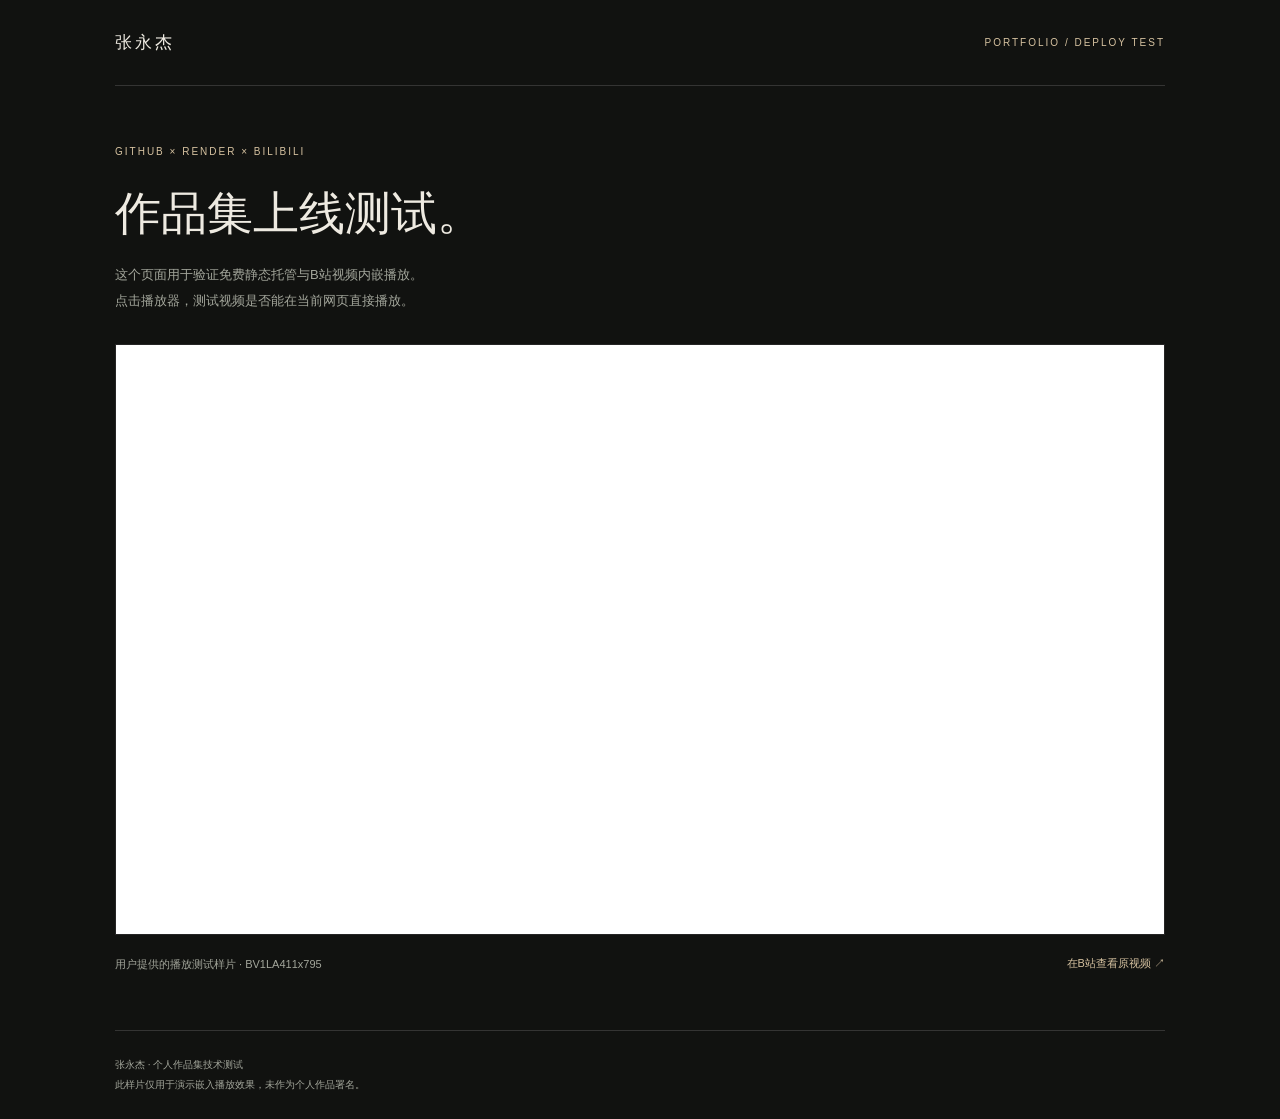
==== index.html @ 75c28a09 "Add free portfolio embed deployment test" ====
<!doctype html>
<html lang="zh-CN">
<head>
  <meta charset="utf-8">
  <meta name="viewport" content="width=device-width,initial-scale=1">
  <meta name="theme-color" content="#111210">
  <title>张永杰 · 作品集上线测试</title>
  <style>
    :root{color-scheme:dark;--bg:#111210;--fg:#eeeae1;--muted:#a3a69b;--gold:#d6c2a0}*{box-sizing:border-box}body{margin:0;background:var(--bg);color:var(--fg);font-family:"Microsoft YaHei","PingFang SC",Arial,sans-serif}header,main,footer{width:min(1050px,88%);margin:auto}header{height:86px;display:flex;justify-content:space-between;align-items:center;border-bottom:1px solid #ffffff25}header strong{font-size:17px;font-weight:500;letter-spacing:3px}header span{font-size:10px;letter-spacing:2px;color:var(--gold)}main{padding:55px 0}small{font-size:10px;letter-spacing:2px;color:var(--gold)}h1{font-size:clamp(28px,4.5vw,46px);font-weight:400;line-height:1.5;margin:20px 0 14px}p{font-size:13px;line-height:2;color:var(--muted)}.player{margin-top:30px;background:#000;aspect-ratio:16/9;border:1px solid #ffffff25}.player iframe{display:block;width:100%;height:100%;border:0}.caption{display:flex;justify-content:space-between;gap:20px;align-items:center;margin-top:18px}.caption p{font-size:11px;margin:0}.caption a{font-size:11px;white-space:nowrap;color:var(--gold);text-decoration:none}footer{padding:24px 0;border-top:1px solid #ffffff25;font-size:10px;line-height:2;color:var(--muted)}@media(max-width:600px){header{height:72px}header span{font-size:8px;letter-spacing:1px}main{padding-top:34px}.caption{display:block}.caption a{display:inline-block;margin-top:10px}}
  </style>
</head>
<body>
  <header><strong>张永杰</strong><span>PORTFOLIO / DEPLOY TEST</span></header>
  <main>
    <small>GITHUB × RENDER × BILIBILI</small>
    <h1>作品集上线测试。</h1>
    <p>这个页面用于验证免费静态托管与B站视频内嵌播放。<br>点击播放器，测试视频是否能在当前网页直接播放。</p>
    <div class="player"><iframe title="B站内嵌视频播放测试" src="https://player.bilibili.com/player.html?bvid=BV1LA411x795&amp;p=1&amp;poster=1&amp;autoplay=0&amp;danmaku=0" allow="autoplay; fullscreen; picture-in-picture" allowfullscreen></iframe></div>
    <div class="caption"><p>用户提供的播放测试样片 · BV1LA411x795</p><a href="https://www.bilibili.com/video/BV1LA411x795/" target="_blank" rel="noopener noreferrer">在B站查看原视频 ↗</a></div>
  </main>
  <footer>张永杰 · 个人作品集技术测试<br>此样片仅用于演示嵌入播放效果，未作为个人作品署名。</footer>
</body>
</html>
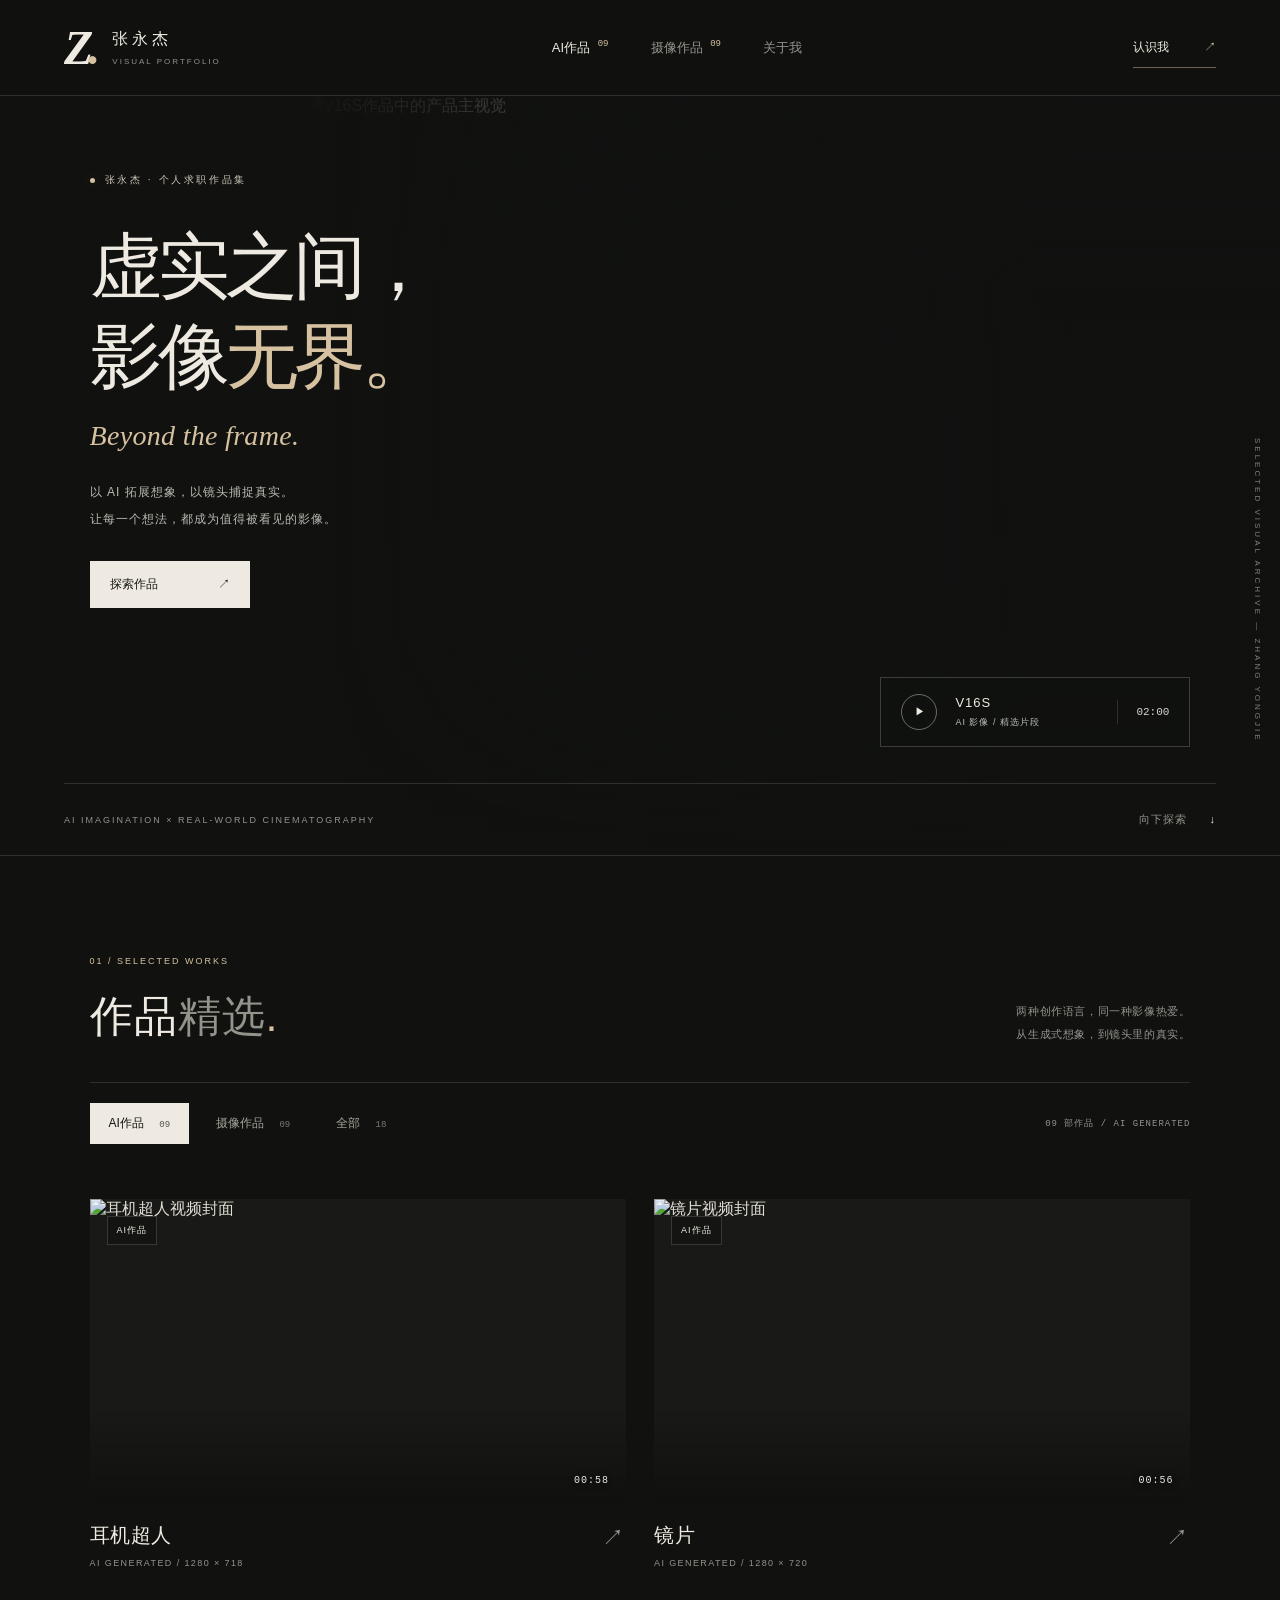
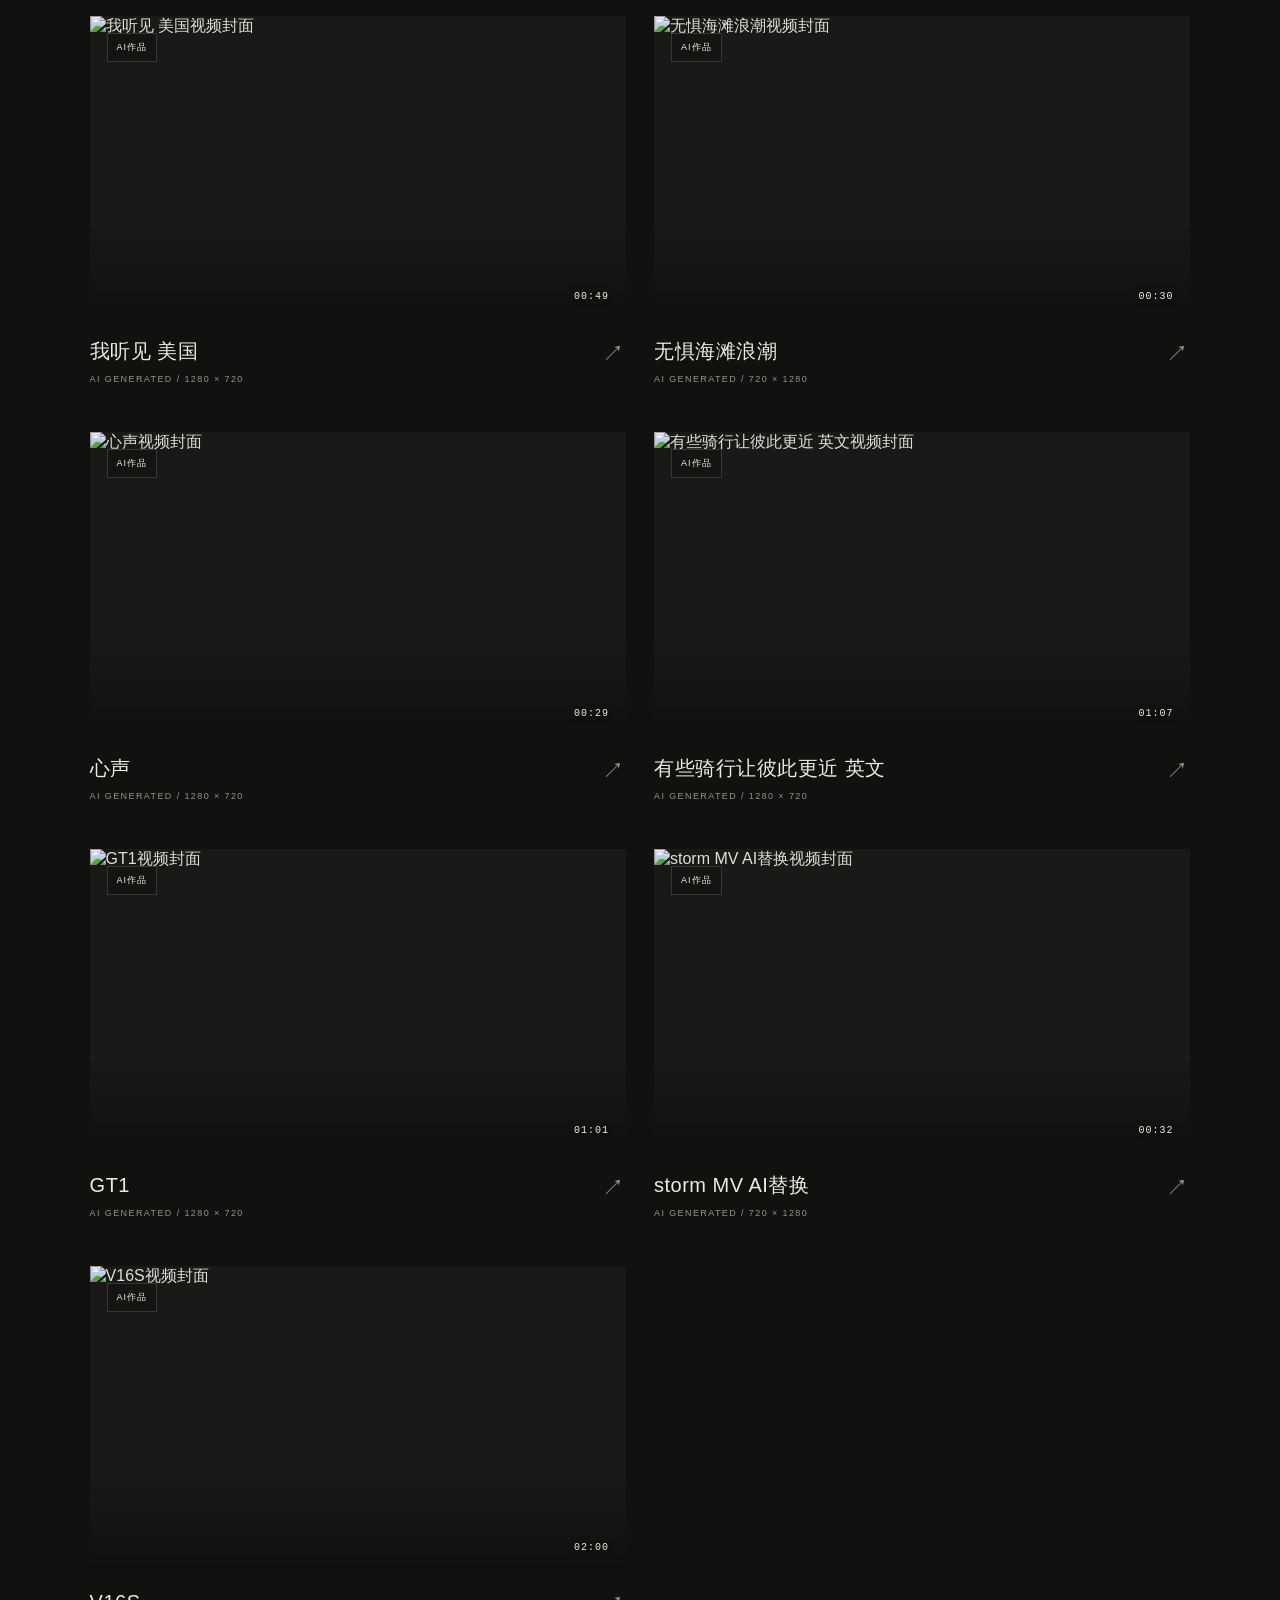
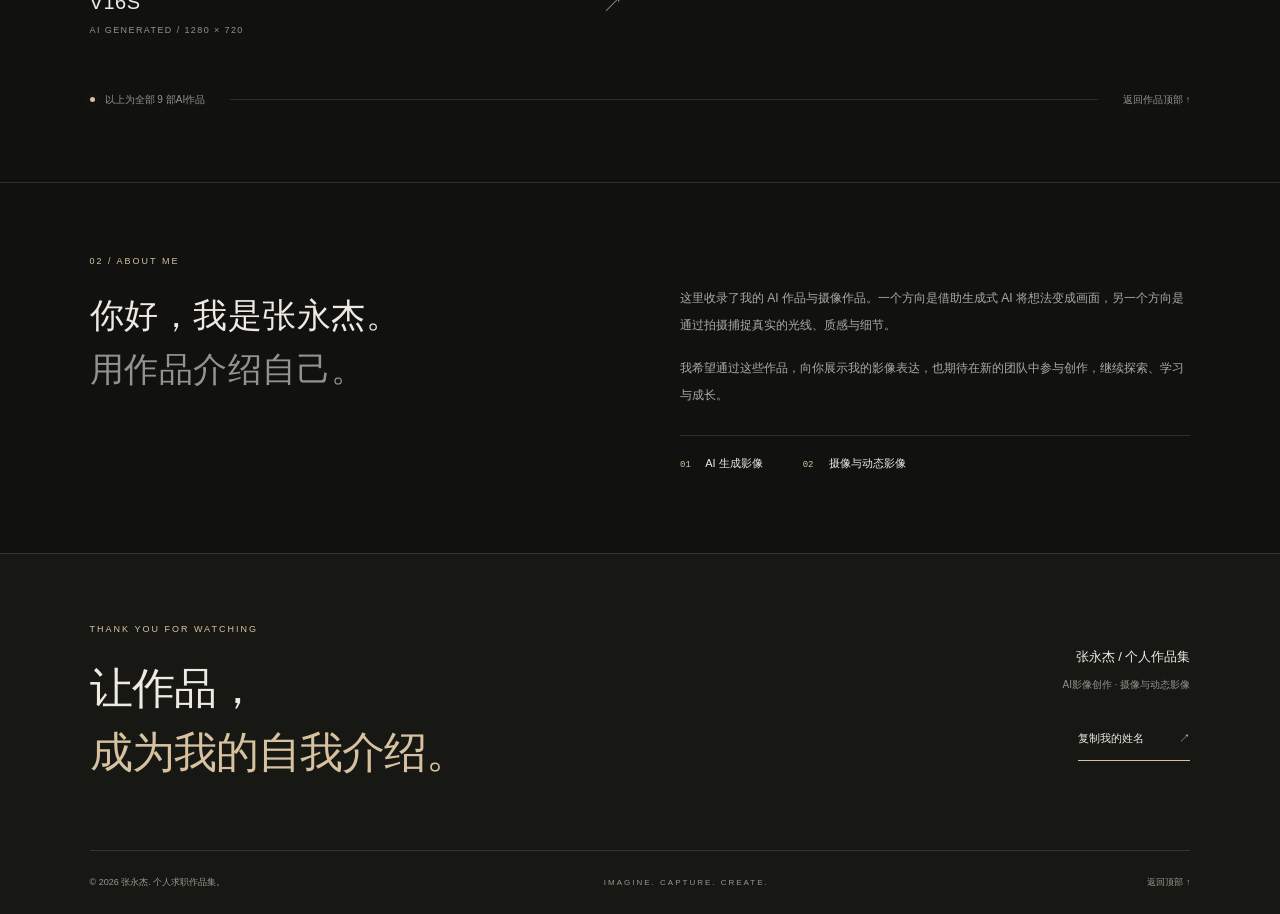
==== commit 6dd394ab: "Add full portfolio page and covers" ====
--- a/index.html
+++ b/index.html
@@ -1,23 +1,58 @@
-<!doctype html>
+<!DOCTYPE html>
 <html lang="zh-CN">
 <head>
-  <meta charset="utf-8">
+  <meta charset="UTF-8">
   <meta name="viewport" content="width=device-width,initial-scale=1">
   <meta name="theme-color" content="#111210">
-  <title>张永杰 · 作品集上线测试</title>
-  <style>
-    :root{color-scheme:dark;--bg:#111210;--fg:#eeeae1;--muted:#a3a69b;--gold:#d6c2a0}*{box-sizing:border-box}body{margin:0;background:var(--bg);color:var(--fg);font-family:"Microsoft YaHei","PingFang SC",Arial,sans-serif}header,main,footer{width:min(1050px,88%);margin:auto}header{height:86px;display:flex;justify-content:space-between;align-items:center;border-bottom:1px solid #ffffff25}header strong{font-size:17px;font-weight:500;letter-spacing:3px}header span{font-size:10px;letter-spacing:2px;color:var(--gold)}main{padding:55px 0}small{font-size:10px;letter-spacing:2px;color:var(--gold)}h1{font-size:clamp(28px,4.5vw,46px);font-weight:400;line-height:1.5;margin:20px 0 14px}p{font-size:13px;line-height:2;color:var(--muted)}.player{margin-top:30px;background:#000;aspect-ratio:16/9;border:1px solid #ffffff25}.player iframe{display:block;width:100%;height:100%;border:0}.caption{display:flex;justify-content:space-between;gap:20px;align-items:center;margin-top:18px}.caption p{font-size:11px;margin:0}.caption a{font-size:11px;white-space:nowrap;color:var(--gold);text-decoration:none}footer{padding:24px 0;border-top:1px solid #ffffff25;font-size:10px;line-height:2;color:var(--muted)}@media(max-width:600px){header{height:72px}header span{font-size:8px;letter-spacing:1px}main{padding-top:34px}.caption{display:block}.caption a{display:inline-block;margin-top:10px}}
-  </style>
+  <link rel="icon" href="data:image/svg+xml,%3Csvg xmlns='http://www.w3.org/2000/svg' viewBox='0 0 64 64'%3E%3Crect width='64' height='64' rx='12' fill='%23111210'/%3E%3Ctext x='12' y='48' fill='%23d6c2a0' font-family='Georgia' font-style='italic' font-size='48'%3EZ%3C/text%3E%3C/svg%3E">
+  <meta name="description" content="张永杰个人求职作品集，收录 AI 生成影像与摄像作品。通过真实作品，了解我的视觉创作与影像表达。">
+  <title>张永杰 — 个人作品集 | AI作品与摄像作品</title>
+  <link rel="stylesheet" href="style.css">
+  <script src="works.js" defer></script>
+  <script src="app.js" defer></script>
 </head>
 <body>
-  <header><strong>张永杰</strong><span>PORTFOLIO / DEPLOY TEST</span></header>
+  <header class="site-header">
+    <a class="brand" href="#top" aria-label="张永杰作品集首页"><span class="brand-mark">Z<span>.</span></span><span class="brand-name">张永杰<small>VISUAL PORTFOLIO</small></span></a>
+    <nav class="top-nav" aria-label="主导航">
+      <a href="#works" data-category="ai" class="is-active">AI作品 <sup>09</sup></a>
+      <a href="#works" data-category="shoot">摄像作品 <sup>09</sup></a>
+      <a href="#about">关于我</a>
+    </nav>
+    <a class="contact-link" href="#about">认识我 <span>↗</span></a>
+  </header>
+
   <main>
-    <small>GITHUB × RENDER × BILIBILI</small>
-    <h1>作品集上线测试。</h1>
-    <p>这个页面用于验证免费静态托管与B站视频内嵌播放。<br>点击播放器，测试视频是否能在当前网页直接播放。</p>
-    <div class="player"><iframe title="B站内嵌视频播放测试" src="https://player.bilibili.com/player.html?bvid=BV1LA411x795&amp;p=1&amp;poster=1&amp;autoplay=0&amp;danmaku=0" allow="autoplay; fullscreen; picture-in-picture" allowfullscreen></iframe></div>
-    <div class="caption"><p>用户提供的播放测试样片 · BV1LA411x795</p><a href="https://www.bilibili.com/video/BV1LA411x795/" target="_blank" rel="noopener noreferrer">在B站查看原视频 ↗</a></div>
+    <section class="hero" id="top" aria-labelledby="hero-title">
+      <div class="hero-image"><img src="assets/covers/ai-09.jpg" alt="V16S作品中的产品主视觉" fetchpriority="high"><div class="image-shade"></div></div>
+      <div class="hero-content">
+        <p class="eyebrow"><span class="status-dot"></span> 张永杰 · 个人求职作品集</p>
+        <h1 id="hero-title">虚实之间，<br>影像<span class="hero-accent">无界。</span></h1>
+        <p class="hero-english">Beyond the frame.</p>
+        <p class="hero-description">以 AI 拓展想象，以镜头捕捉真实。<br>让每一个想法，都成为值得被看见的影像。</p>
+        <a href="#works" class="hero-cta">探索作品 <span>↗</span></a>
+      </div>
+      <button class="hero-film" data-work="ai-09" aria-label="播放V16S"><span class="small-play">▶</span><span>V16S <small>AI 影像 / 精选片段</small></span><span class="film-line"></span><span>02:00</span></button>
+      <div class="hero-bottom"><span>AI IMAGINATION × REAL-WORLD CINEMATOGRAPHY</span><a href="#works">向下探索 <span>↓</span></a></div>
+      <span class="hero-side" aria-hidden="true">SELECTED VISUAL ARCHIVE — ZHANG YONGJIE</span>
+    </section>
+
+    <section class="works-section section-shell" id="works" aria-labelledby="works-title">
+      <div class="section-heading"><div><p class="eyebrow section-index">01 / SELECTED WORKS</p><h2 id="works-title">作品<span>精选</span><span class="heading-dot">.</span></h2></div><p class="section-intro">两种创作语言，同一种影像热爱。<br>从生成式想象，到镜头里的真实。</p></div>
+      <div class="works-toolbar"><div class="filters" role="group" aria-label="作品分类"><button data-filter="ai" class="active" aria-pressed="true">AI作品 <span>09</span></button><button data-filter="shoot" aria-pressed="false">摄像作品 <span>09</span></button><button data-filter="all" aria-pressed="false">全部 <span>18</span></button></div><p class="archive-count" id="archive-count" aria-live="polite">09 部作品 / AI GENERATED</p></div>
+      <div class="works-grid" id="works-grid"></div>
+      <div class="archive-end"><span class="status-dot"></span><span id="archive-end-label">以上为全部 9 部 AI作品</span><span class="end-line"></span><a href="#works" class="back-top">返回作品顶部 ↑</a></div>
+    </section>
+
+    <section class="about section-shell" id="about" aria-labelledby="about-title">
+      <div><p class="eyebrow section-index">02 / ABOUT ME</p><h2 id="about-title">你好，我是张永杰。<br><span>用作品介绍自己。</span></h2></div>
+      <div class="about-copy"><p>这里收录了我的 AI 作品与摄像作品。一个方向是借助生成式 AI 将想法变成画面，另一个方向是通过拍摄捕捉真实的光线、质感与细节。</p><p>我希望通过这些作品，向你展示我的影像表达，也期待在新的团队中参与创作，继续探索、学习与成长。</p><div class="disciplines"><span><i>01</i> AI 生成影像</span><span><i>02</i> 摄像与动态影像</span></div></div>
+    </section>
+
+    <footer class="section-shell" id="contact"><div class="contact-top"><div><p class="eyebrow section-index">THANK YOU FOR WATCHING</p><h2>让作品，<br><span>成为我的自我介绍。</span></h2></div><div class="contact-details"><p>张永杰 / 个人作品集</p><span>AI影像创作 · 摄像与动态影像</span><button id="copy-name">复制我的姓名 <span>↗</span></button><span id="copy-status" role="status"></span></div></div><div class="footer-bottom"><span>© 2026 张永杰. 个人求职作品集。</span><span class="footer-wordmark">IMAGINE. CAPTURE. CREATE.</span><a href="#top">返回顶部 ↑</a></div></footer>
   </main>
-  <footer>张永杰 · 个人作品集技术测试<br>此样片仅用于演示嵌入播放效果，未作为个人作品署名。</footer>
+
+  <dialog id="player-modal" aria-labelledby="player-title"><div class="player-header"><span id="player-category">AI作品</span><span class="player-counter" id="player-counter"></span><button id="close-player" aria-label="关闭播放器">关闭 <span>×</span></button></div><div class="video-stage"><video id="player" controls playsinline preload="none"></video><p id="player-error" hidden>视频暂时无法播放。<a id="video-direct" href="#">直接打开视频 ↗</a></p></div><div class="player-footer"><div><p class="eyebrow" id="player-code"></p><h2 id="player-title"></h2><p id="player-meta"></p></div><div class="player-actions"><button id="prev-work" aria-label="上一个作品">←</button><button id="next-work" aria-label="下一个作品">→</button></div></div></dialog>
+  <noscript><p class="noscript">请启用浏览器 JavaScript 以浏览作品集。</p></noscript>
 </body>
 </html>
--- a/style.css
+++ b/style.css
@@ -0,0 +1,10 @@
+@font-face{font-family:Portfolio;src:local("Microsoft YaHei");font-display:swap}
+:root{--bg:#111210;--surface:#191a17;--fg:#eeeae1;--muted:#92948c;--accent:#d6c2a0;--line:#ffffff20;--ease:cubic-bezier(.22,1,.36,1)}
+*{box-sizing:border-box}html{scroll-behavior:smooth;scroll-padding-top:108px}body{margin:0;background:var(--bg);color:var(--fg);font-family:Arial,Portfolio,"PingFang SC",sans-serif;-webkit-font-smoothing:antialiased}a{color:inherit;text-decoration:none}button{font:inherit;color:inherit;cursor:pointer}button,a{-webkit-tap-highlight-color:transparent}button{border:0}button:focus-visible,a:focus-visible{outline:2px solid var(--accent);outline-offset:6px}::selection{background:var(--accent);color:var(--bg)}img{display:block;width:100%}p,h1,h2,h3{margin:0}.site-header{height:96px;padding:0 5%;display:flex;align-items:center;justify-content:space-between;border-bottom:1px solid var(--line);background:#111210ed;position:sticky;top:0;z-index:20;backdrop-filter:blur(18px)}.brand{display:flex;align-items:center;gap:17px}.brand-mark{font:italic 700 48px Georgia,serif;line-height:1;letter-spacing:-5px}.brand-mark>span{color:var(--accent)}.brand-name{font-size:16px;letter-spacing:4px}.brand-name small{display:block;font:8px Arial,sans-serif;letter-spacing:2px;margin-top:7px;color:var(--muted)}.top-nav{display:flex;align-items:center;gap:42px}.top-nav a{font-size:13px;color:var(--muted);transition:color .2s}.top-nav a:hover,.top-nav .is-active{color:var(--fg)}.top-nav sup{font:9px monospace;color:var(--accent);margin-left:4px}.contact-link{display:flex;gap:35px;font-size:12px;border-bottom:1px solid #d6c2a077;padding:11px 0}.contact-link span{color:var(--accent)}.hero{position:relative;height:min(760px,calc(100svh - 96px));min-height:610px;overflow:hidden;border-bottom:1px solid var(--line)}.hero-image{position:absolute;inset:0 0 0 24%;overflow:hidden}.hero-image>img{height:100%;object-fit:cover;object-position:58% center;animation:hero-in 1.8s var(--ease) both}.image-shade{position:absolute;inset:0;background:linear-gradient(90deg,var(--bg) 0%,#111210d9 12%,#11121055 46%,#11121000 75%),linear-gradient(0deg,#111210 0%,#11121019 30%,#11121015 75%,#11121050 100%)}.hero-content{position:relative;width:75%;padding:77px 0 120px 7%;z-index:1}.eyebrow{font-size:10px;letter-spacing:2.6px;font-weight:normal;display:flex;align-items:center;gap:10px}.status-dot{display:inline-block;flex-shrink:0;width:5px;height:5px;background:var(--accent);border-radius:100%;box-shadow:0 0 13px #d6c2a035}.hero-content>.eyebrow{color:#ccc5b8;margin-bottom:35px}.hero h1{font-size:clamp(56px,5.6vw,88px);font-weight:500;letter-spacing:-4px;line-height:1.25}.hero-accent{color:var(--accent)}.hero-english{font:italic 28px Georgia,serif;color:var(--accent);margin-top:19px;letter-spacing:.3px}.hero-description{font-size:12px;line-height:2.2;color:#b8b9b0;letter-spacing:1px;margin-top:27px}.hero-cta{display:inline-flex;align-items:center;justify-content:space-between;gap:60px;margin-top:29px;padding:15px 20px;background:var(--fg);color:#171814;font-size:12px;transition:background .2s}.hero-cta:hover{background:var(--accent)}.hero-film{position:absolute;right:7%;bottom:108px;display:flex;align-items:center;gap:18px;background:#11121066;border:1px solid #ffffff30;backdrop-filter:blur(10px);padding:16px 20px;min-width:310px;text-align:left;transition:background .2s}.hero-film:hover{background:#111210aa}.small-play{width:36px;height:36px;display:grid;place-items:center;border:1px solid #ffffff60;border-radius:100%;font-size:10px;padding-left:2px}.hero-film>span:nth-child(2){font-size:13px;letter-spacing:1px}.hero-film small{display:block;font-size:9px;letter-spacing:1px;color:#bbbdb5;margin-top:6px}.film-line{height:24px;width:1px;background:var(--line);margin-left:auto}.hero-film>span:last-child{font:11px monospace;color:#d6d4cc}.hero-bottom{position:absolute;inset:auto 5% 0;height:72px;border-top:1px solid var(--line);display:flex;align-items:center;justify-content:space-between;font-size:9px;letter-spacing:2px;color:var(--muted)}.hero-bottom a{font-size:11px;letter-spacing:1px}.hero-bottom a span{padding-left:18px;color:var(--fg)}.hero-side{position:absolute;right:18px;top:45%;writing-mode:vertical-rl;font-size:8px;letter-spacing:3px;color:#d2cabb99}.section-shell{max-width:1720px;margin:auto;padding-left:7%;padding-right:7%}.works-section{padding-top:100px;padding-bottom:75px}.section-heading{display:flex;align-items:flex-end;justify-content:space-between;padding-bottom:36px}.section-index{color:var(--accent);font-size:9px;margin-bottom:22px;letter-spacing:2px}.section-heading h2{font-size:43px;font-weight:500;letter-spacing:1px}.section-heading h2>span:first-child{font-weight:300;color:#91948a}.heading-dot{color:var(--accent)}.section-intro{color:var(--muted);font-size:11px;line-height:2.1;letter-spacing:.6px}.works-toolbar{border-top:1px solid var(--line);display:flex;align-items:center;justify-content:space-between;margin-bottom:35px;padding:20px 0}.filters{display:flex;gap:8px}.filters button{font-size:12px;padding:11px 18px;background:transparent;color:#a3a69b;transition:all .2s;border:1px solid transparent}.filters button span{font:9px monospace;padding-left:12px;opacity:.7}.filters .active{background:var(--fg);color:var(--bg)}.filters button:hover:not(.active){border-color:var(--line);color:var(--fg)}.archive-count{font:9px monospace;letter-spacing:1px;color:var(--muted)}.works-grid{display:grid;grid-template-columns:repeat(2,minmax(0,1fr));gap:48px 28px}.work-card{min-width:0;animation:card-in .65s var(--ease) both}.work-open{display:block;width:100%;padding:0;text-align:left;background:none}.work-image{position:relative;aspect-ratio:16/9;overflow:hidden;background:var(--surface)}.work-image>img{width:100%;height:100%;object-fit:cover;transition:transform 1s var(--ease),opacity .5s;opacity:.94}.work-open:hover img,.work-open:focus-visible img{transform:scale(1.045);opacity:1}.work-image:after{content:"";position:absolute;inset:0;background:linear-gradient(0deg,#0005,transparent 30%);pointer-events:none}.card-category{position:absolute;top:17px;left:17px;padding:7px 9px;backdrop-filter:blur(10px);background:#11121088;color:#eeeae1;font-size:9px;letter-spacing:1px;border:1px solid #ffffff26}.card-duration{position:absolute;bottom:15px;right:17px;font:10px monospace;z-index:1;letter-spacing:1px;text-shadow:0 1px 6px #000}.card-play{position:absolute;inset:50% auto auto 50%;transform:translate(-50%,-50%) scale(.85);width:58px;height:58px;border:1px solid #ffffff70;backdrop-filter:blur(10px);background:#11121033;border-radius:50%;display:grid;place-items:center;font-size:13px;padding-left:3px;opacity:0;transition:all .35s var(--ease);z-index:1}.work-open:hover .card-play,.work-open:focus-visible .card-play{opacity:1;transform:translate(-50%,-50%) scale(1)}.card-info{display:flex;justify-content:space-between;gap:15px;padding:19px 0 0}.card-info h3{font-size:20px;line-height:1.5;font-weight:400;letter-spacing:.5px}.card-subtitle{margin-top:8px;font-size:9px;letter-spacing:1.4px;color:var(--muted);text-transform:uppercase}.card-arrow{color:var(--muted);font-size:22px;transition:transform .3s,color .3s;padding:3px 2px}.work-open:hover .card-arrow{color:var(--accent);transform:translate(3px,-3px)}.archive-end{display:flex;align-items:center;gap:10px;color:var(--muted);font-size:10px;margin-top:58px}.end-line{height:1px;flex:1;background:var(--line);margin:0 15px}.back-top{font-size:10px}.about{padding-top:73px;padding-bottom:82px;border-top:1px solid var(--line);display:grid;grid-template-columns:1fr 1fr;gap:80px}.about h2{font-size:34px;font-weight:400;line-height:1.6;letter-spacing:.5px}.about h2 span{color:var(--muted)}.about-copy{padding-top:29px}.about-copy p{font-size:12px;line-height:2.3;color:#a9ac9f}.about-copy p+p{margin-top:15px}.disciplines{border-top:1px solid var(--line);margin-top:25px;padding-top:20px;display:flex;gap:40px;font-size:11px}.disciplines i{font:9px monospace;color:var(--accent);margin-right:12px}footer{background:#171814;border-top:1px solid var(--line);padding-top:70px}.contact-top{display:flex;justify-content:space-between;align-items:flex-end;padding-bottom:65px}.contact-top h2{font-size:43px;font-weight:400;line-height:1.5;letter-spacing:-1px}.contact-top h2 span{color:var(--accent)}.contact-details{text-align:right;font-size:13px}.contact-details>span{display:block;font-size:10px;color:var(--muted);margin-top:12px}.contact-details button{margin-top:25px;padding:14px 0;border-bottom:1px solid var(--accent);background:none;font-size:11px}.contact-details button>span{margin-left:32px;color:var(--accent)}#copy-status{height:12px;color:var(--accent)}.footer-bottom{display:flex;justify-content:space-between;gap:25px;align-items:center;border-top:1px solid var(--line);padding:25px 0;font-size:9px;color:#96998e}.footer-wordmark{letter-spacing:2px;font-size:8px}dialog{width:min(1240px,94vw);max-height:94svh;padding:0;background:#141511;color:var(--fg);border:1px solid #ffffff35;overflow:auto;box-shadow:0 35px 100px #0009}dialog::backdrop{background:#050605ed;backdrop-filter:blur(16px)}.player-header{display:flex;align-items:center;padding:18px 25px;border-bottom:1px solid var(--line);font-size:11px;gap:20px}.player-header>span:first-child{color:var(--accent)}.player-counter{color:var(--muted);font:10px monospace}.player-header button{margin-left:auto;background:none;font-size:11px;padding:6px}.player-header button span{font-size:22px;margin-left:18px;vertical-align:middle}.video-stage{background:#000;position:relative}.video-stage video{width:100%;max-height:67svh;display:block;aspect-ratio:16/9;object-fit:contain}.player-footer{padding:22px 25px;display:flex;align-items:center;justify-content:space-between}.player-footer .eyebrow{font:9px monospace;color:var(--accent);letter-spacing:2px;margin-bottom:8px}.player-footer h2{font-size:24px;font-weight:400}.player-footer p:last-child{font:10px monospace;color:var(--muted);margin-top:10px}.player-actions{display:flex;gap:10px}.player-actions button{width:42px;height:42px;background:transparent;border:1px solid var(--line);font-size:18px}.player-actions button:hover{background:var(--fg);color:var(--bg)}#player-error{position:absolute;bottom:60px;inset-inline:5%;text-align:center;font-size:12px;background:#171814;padding:20px}#player-error a{text-decoration:underline;color:var(--accent)}.noscript{padding:30px;text-align:center}body.player-open{overflow:hidden}@keyframes card-in{from{opacity:0;transform:translateY(12px)}to{opacity:1;transform:translateY(0)}}@keyframes hero-in{from{transform:scale(1.055);opacity:.3}to{transform:scale(1);opacity:1}}
+@media(min-width:1700px){.hero-content{padding-top:105px}.hero{max-height:810px}.hero h1{font-size:92px}}
+@media(max-width:1000px){.site-header{height:82px}.top-nav{gap:23px}.hero{height:700px;min-height:580px}.hero-content{padding-top:76px}.hero-image{left:12%}.hero-film{right:7%;bottom:100px;min-width:270px}.hero h1{font-size:66px}.hero-content{width:90%}.hero-description{font-size:11px}.hero-english{font-size:25px}.about{gap:35px}.about h2{font-size:28px}.contact-top h2{font-size:36px}.section-shell{padding-left:6%;padding-right:6%}}
+@media(max-width:650px){html{scroll-padding-top:88px}.site-header{height:75px;padding:0 6%}.brand-mark{font-size:39px}.brand{gap:12px}.brand-name{font-size:13px;letter-spacing:2px}.brand-name small{font-size:6px;letter-spacing:1.5px}.top-nav{gap:18px}.top-nav a{font-size:10px}.top-nav sup{display:none}.top-nav a:last-child{display:none}.contact-link{font-size:10px;gap:12px;padding:8px 0}.hero{height:710px;min-height:650px}.hero-image{inset:0;opacity:.75}.hero-image>img{object-position:59% center}.image-shade{background:linear-gradient(90deg,#111210d9,#11121055),linear-gradient(0deg,#111210 0%,transparent 55%,#11121033 100%)}.hero-content{padding:64px 7% 0;width:100%}.hero-content>.eyebrow{font-size:8px;letter-spacing:1.5px;margin-bottom:34px}.hero h1{font-size:54px;letter-spacing:-3px;line-height:1.28}.hero-english{font-size:24px;margin-top:17px}.hero-description{font-size:10px;letter-spacing:.5px;margin-top:25px}.hero-cta{font-size:11px;padding:13px 16px;margin-top:25px;gap:55px}.hero-film{bottom:82px;right:7%;left:7%;min-width:0;padding:13px 16px}.hero-film small{font-size:8px}.hero-bottom{height:58px;left:7%;right:7%}.hero-bottom>span{font-size:6px;letter-spacing:1px;max-width:63%;line-height:1.7}.hero-bottom>a{font-size:9px}.hero-side{display:none}.works-section{padding-top:62px;padding-bottom:45px}.section-index{font-size:8px;margin-bottom:17px}.section-heading{align-items:center;padding-bottom:25px}.section-heading h2{font-size:32px}.section-intro{font-size:9px;max-width:43%;line-height:1.9}.works-toolbar{display:block;margin-bottom:25px;padding:17px 0 0}.filters{gap:4px}.filters button{padding:10px 15px;font-size:11px}.filters button span{font-size:8px;padding-left:8px}.archive-count{font-size:8px;letter-spacing:1px;margin-top:18px}.works-grid{grid-template-columns:1fr;gap:30px}.card-category{font-size:8px;top:12px;left:12px;padding:6px 8px}.card-info{padding-top:13px}.card-info h3{font-size:18px}.card-subtitle{font-size:8px;margin-top:5px}.card-duration{font-size:9px}.card-play{opacity:1;width:43px;height:43px;font-size:10px;transform:translate(-50%,-50%);background:#11121044}.archive-end{margin-top:35px;font-size:8px;gap:7px}.end-line{margin:0 3px}.back-top{font-size:8px}.about{grid-template-columns:1fr;gap:10px;padding-top:45px;padding-bottom:45px}.about h2{font-size:29px}.about-copy{padding-top:10px}.about-copy p{font-size:11px}.disciplines{gap:25px;font-size:10px}.contact-top{display:block;padding-bottom:36px}.contact-top h2{font-size:33px}footer{padding-top:45px}.contact-details{text-align:left;margin-top:35px;font-size:12px}.contact-details button{margin-top:12px}.footer-bottom{flex-wrap:wrap;gap:17px;font-size:8px;padding:22px 0}.footer-wordmark{display:none}.footer-bottom a{margin-left:auto}dialog{width:96vw;max-height:96svh}.player-header{padding:12px 14px;gap:12px}.player-footer{padding:20px 14px}.player-footer h2{font-size:19px;max-width:230px}.player-footer p:last-child{font-size:8px}.player-actions button{width:33px;height:33px}.player-actions{gap:6px}}
+.portrait-grid{grid-template-columns:repeat(3,minmax(0,1fr));gap:44px 28px}.portrait-card .work-image{aspect-ratio:9/16}.portrait-card .work-image>img{object-fit:contain;opacity:1}.portrait-card .work-open:hover img,.portrait-card .work-open:focus-visible img{transform:none}.portrait-player{width:min(620px,94vw)}.portrait-player .video-stage{display:flex;justify-content:center}.portrait-player .video-stage video{width:auto;height:67svh;max-width:100%;aspect-ratio:9/16;object-fit:contain}.portrait-player .player-footer h2{font-size:21px}
+@media(min-width:651px) and (max-width:1000px){.portrait-grid{grid-template-columns:repeat(2,minmax(0,1fr))}}
+@media(max-width:650px){.portrait-grid{grid-template-columns:repeat(2,minmax(0,1fr));gap:27px 14px}.portrait-card .card-info h3{font-size:14px}.portrait-card .card-subtitle{font-size:6px;letter-spacing:.6px}.portrait-card .card-info{gap:5px}.portrait-card .card-arrow{font-size:16px}.portrait-card .card-category{top:9px;left:8px;font-size:7px;padding:5px 6px}.portrait-card .card-duration{right:9px;bottom:10px;font-size:8px}.portrait-card .card-play{width:34px;height:34px;font-size:8px}.portrait-player .video-stage video{height:62svh}}
+@media(prefers-reduced-motion:reduce){html{scroll-behavior:auto}*,*:before,*:after{animation:none!important;transition:none!important}}
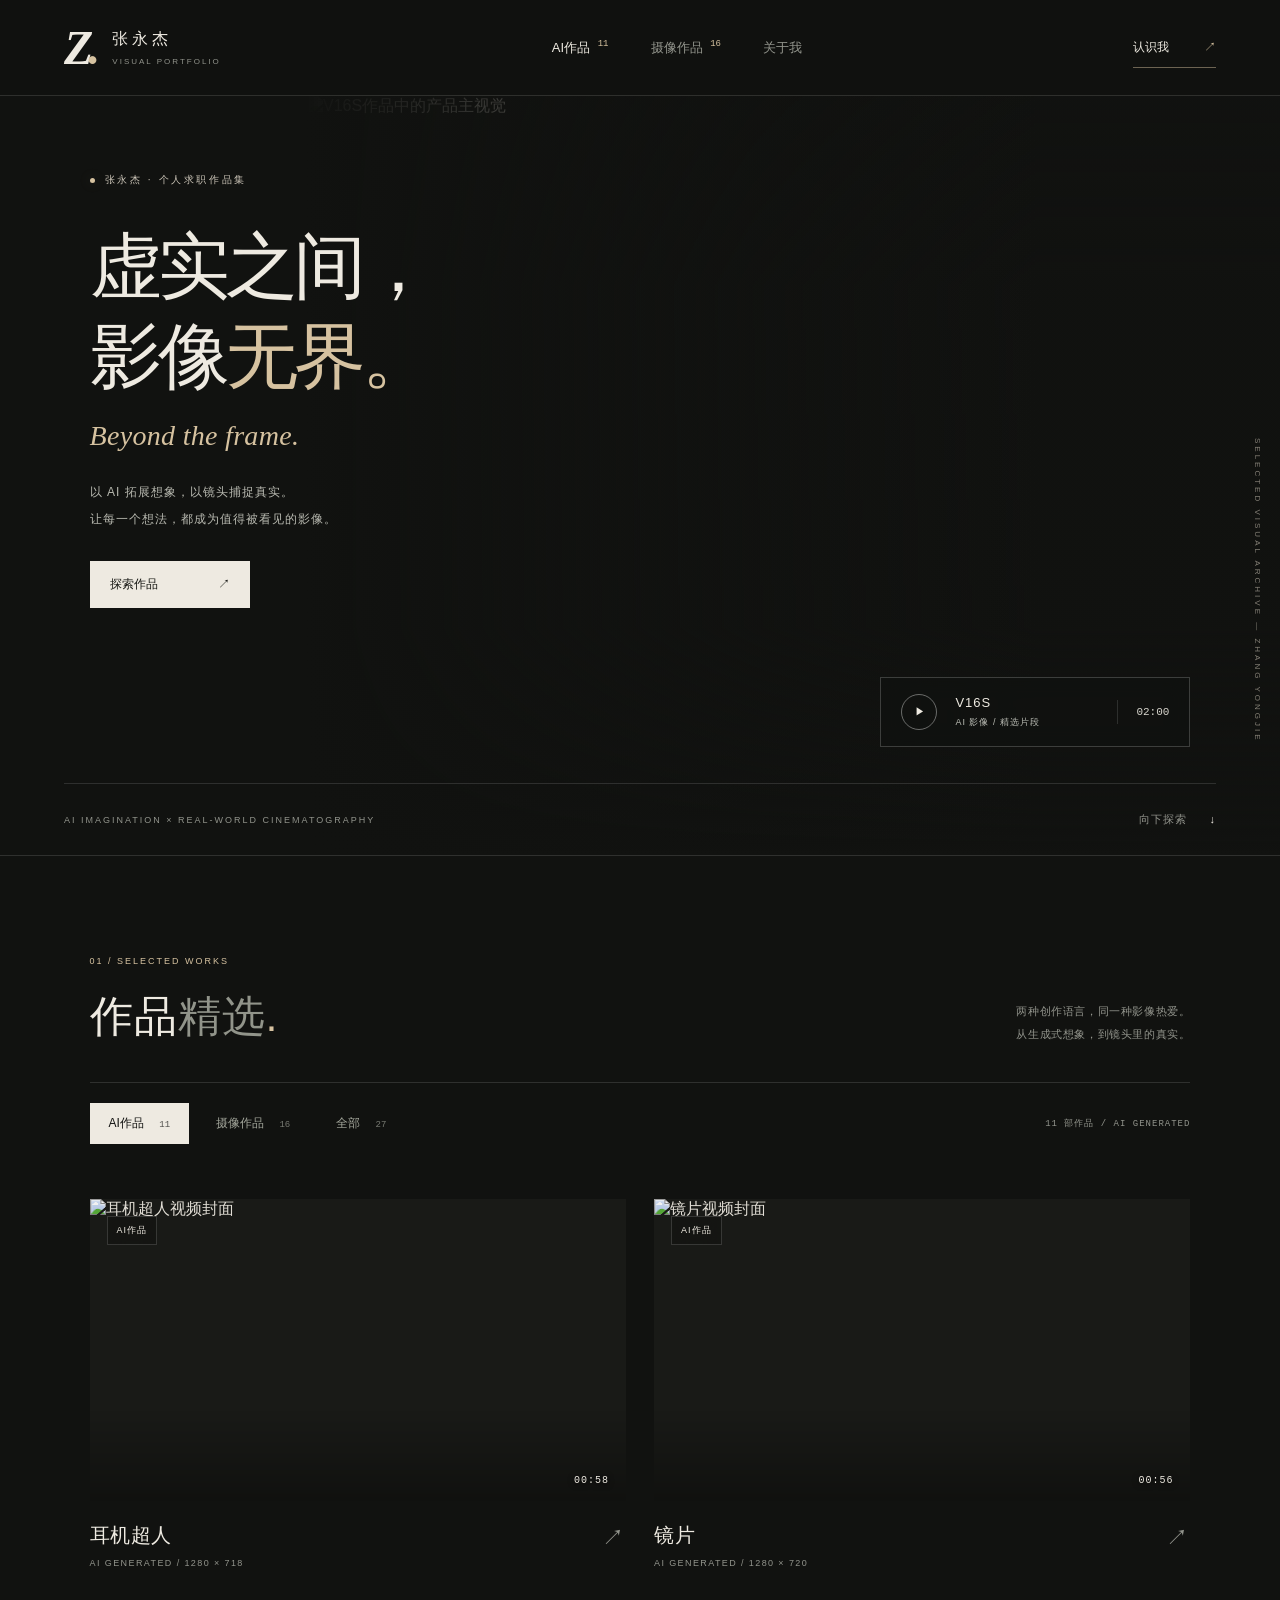
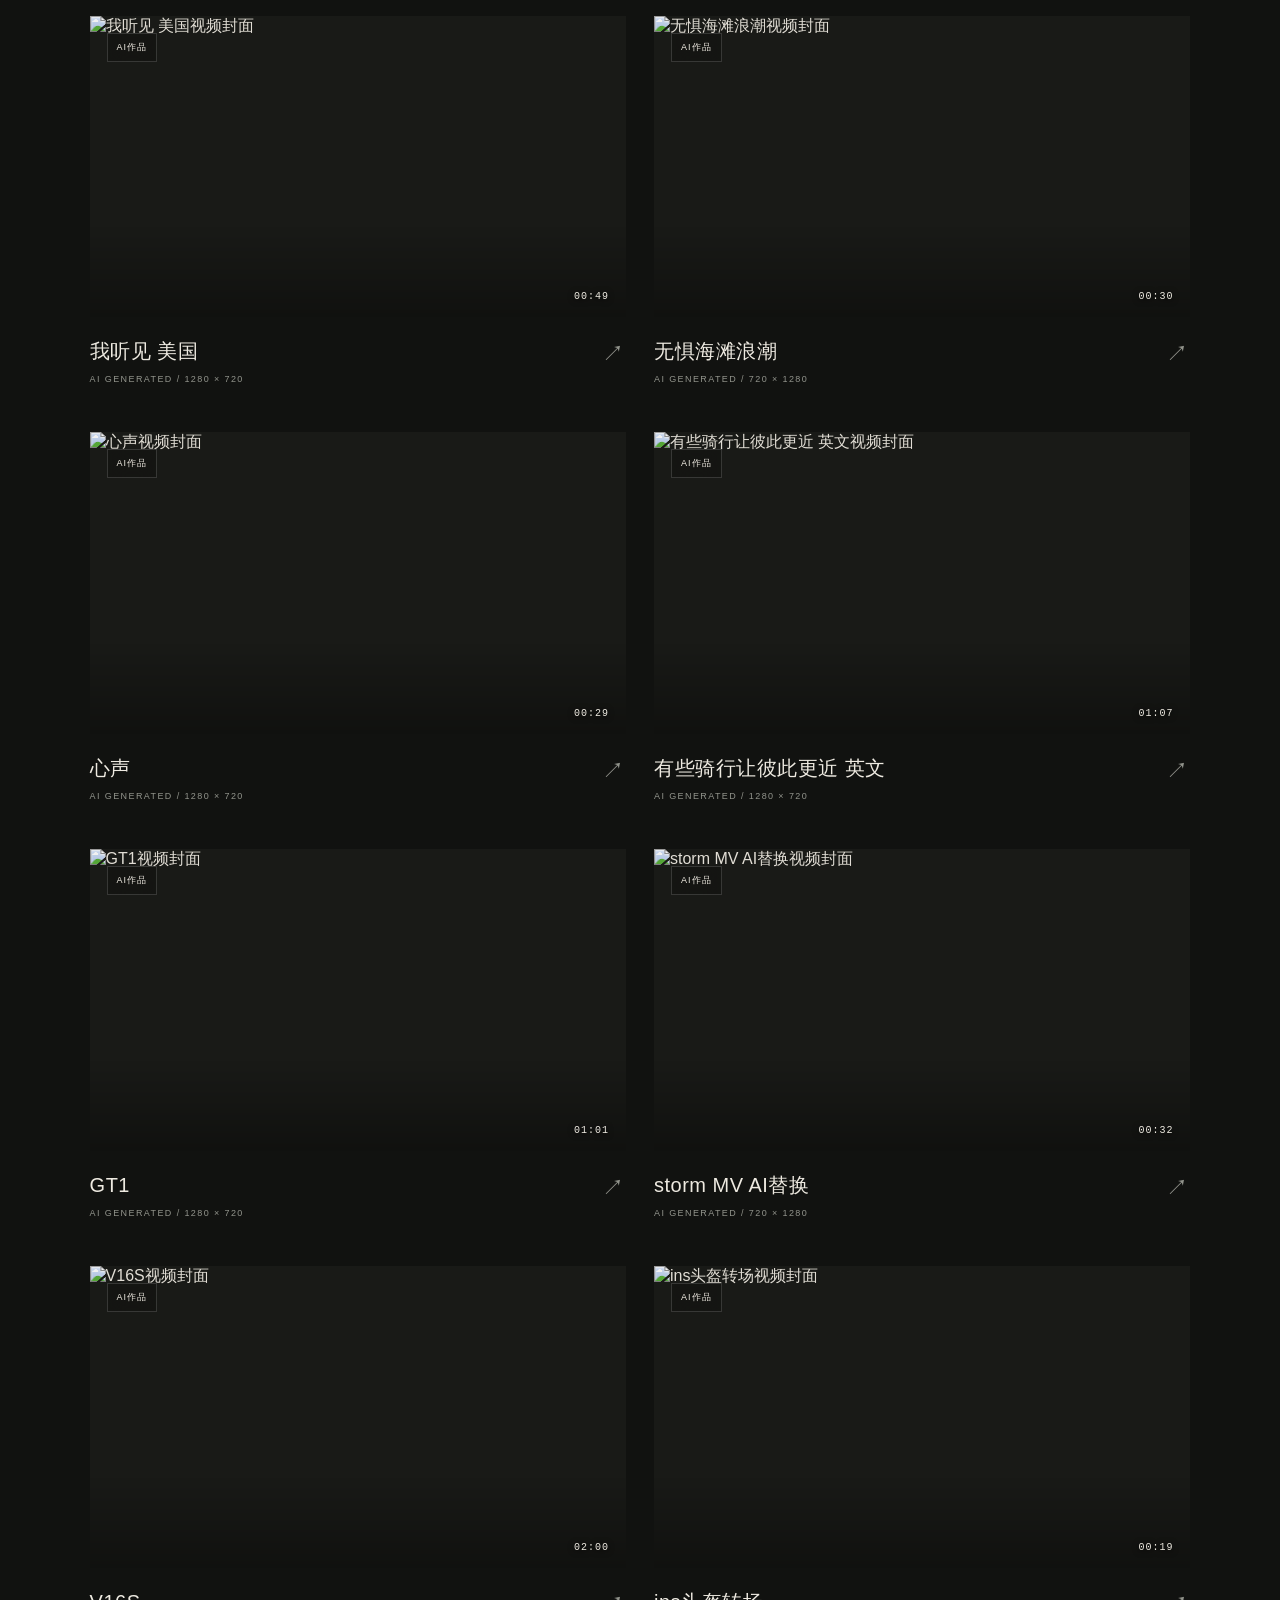
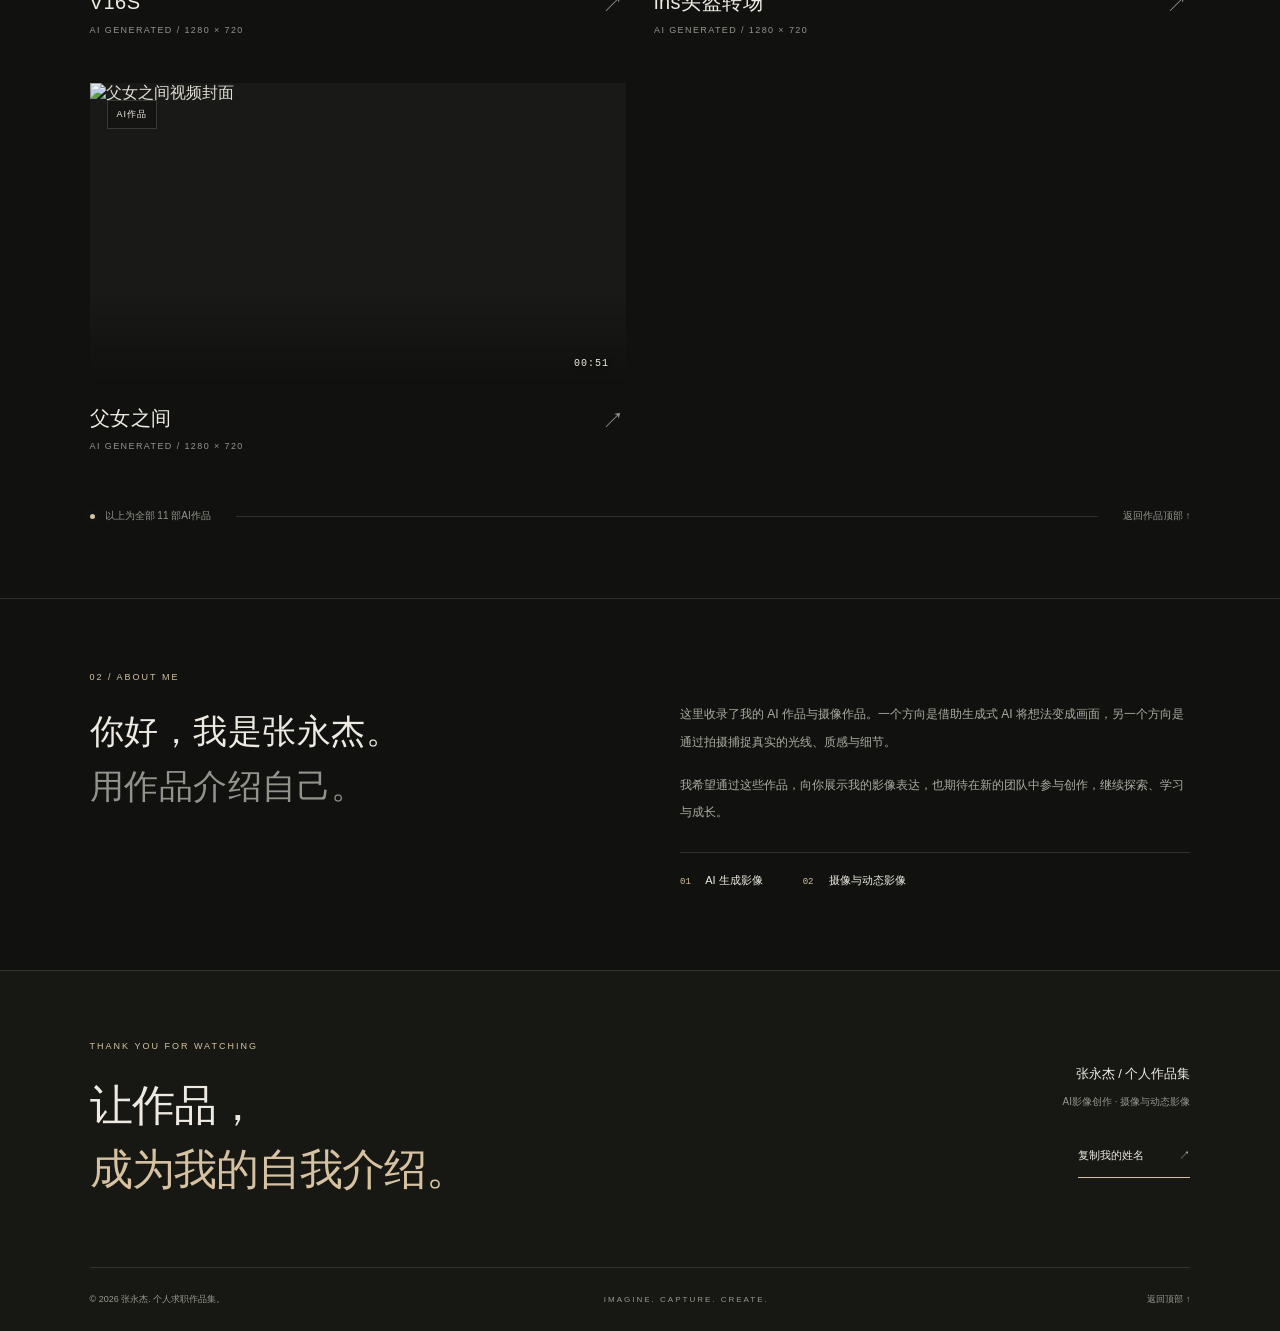
==== commit 92be4402: "Update portfolio: add 2 AI and 11 camera works; curate camera archive" ====
--- a/index.html
+++ b/index.html
@@ -15,8 +15,8 @@
   <header class="site-header">
     <a class="brand" href="#top" aria-label="张永杰作品集首页"><span class="brand-mark">Z<span>.</span></span><span class="brand-name">张永杰<small>VISUAL PORTFOLIO</small></span></a>
     <nav class="top-nav" aria-label="主导航">
-      <a href="#works" data-category="ai" class="is-active">AI作品 <sup>09</sup></a>
-      <a href="#works" data-category="shoot">摄像作品 <sup>09</sup></a>
+      <a href="#works" data-category="ai" class="is-active">AI作品 <sup>11</sup></a>
+      <a href="#works" data-category="shoot">摄像作品 <sup>16</sup></a>
       <a href="#about">关于我</a>
     </nav>
     <a class="contact-link" href="#about">认识我 <span>↗</span></a>
@@ -39,9 +39,9 @@
 
     <section class="works-section section-shell" id="works" aria-labelledby="works-title">
       <div class="section-heading"><div><p class="eyebrow section-index">01 / SELECTED WORKS</p><h2 id="works-title">作品<span>精选</span><span class="heading-dot">.</span></h2></div><p class="section-intro">两种创作语言，同一种影像热爱。<br>从生成式想象，到镜头里的真实。</p></div>
-      <div class="works-toolbar"><div class="filters" role="group" aria-label="作品分类"><button data-filter="ai" class="active" aria-pressed="true">AI作品 <span>09</span></button><button data-filter="shoot" aria-pressed="false">摄像作品 <span>09</span></button><button data-filter="all" aria-pressed="false">全部 <span>18</span></button></div><p class="archive-count" id="archive-count" aria-live="polite">09 部作品 / AI GENERATED</p></div>
+      <div class="works-toolbar"><div class="filters" role="group" aria-label="作品分类"><button data-filter="ai" class="active" aria-pressed="true">AI作品 <span>11</span></button><button data-filter="shoot" aria-pressed="false">摄像作品 <span>16</span></button><button data-filter="all" aria-pressed="false">全部 <span>27</span></button></div><p class="archive-count" id="archive-count" aria-live="polite">11 部作品 / AI GENERATED</p></div>
       <div class="works-grid" id="works-grid"></div>
-      <div class="archive-end"><span class="status-dot"></span><span id="archive-end-label">以上为全部 9 部 AI作品</span><span class="end-line"></span><a href="#works" class="back-top">返回作品顶部 ↑</a></div>
+      <div class="archive-end"><span class="status-dot"></span><span id="archive-end-label">以上为全部 11 部 AI作品</span><span class="end-line"></span><a href="#works" class="back-top">返回作品顶部 ↑</a></div>
     </section>
 
     <section class="about section-shell" id="about" aria-labelledby="about-title">
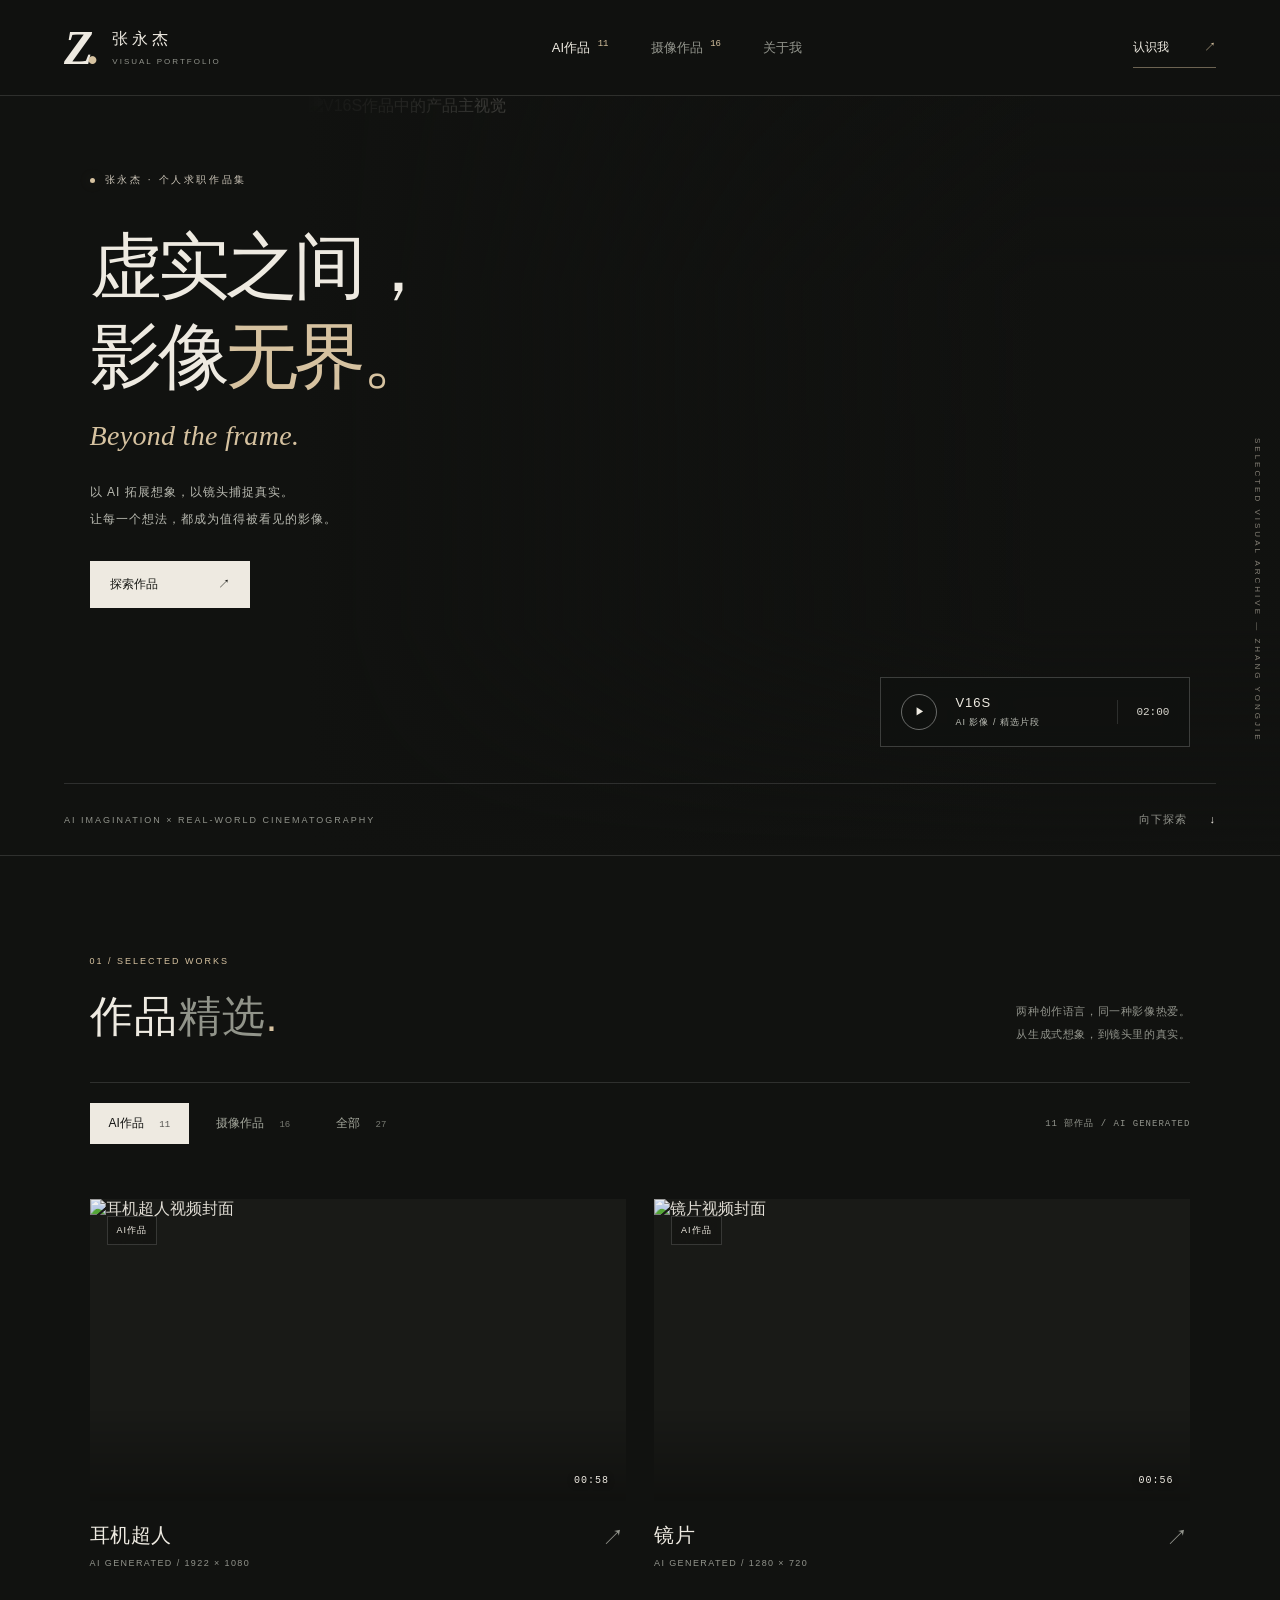
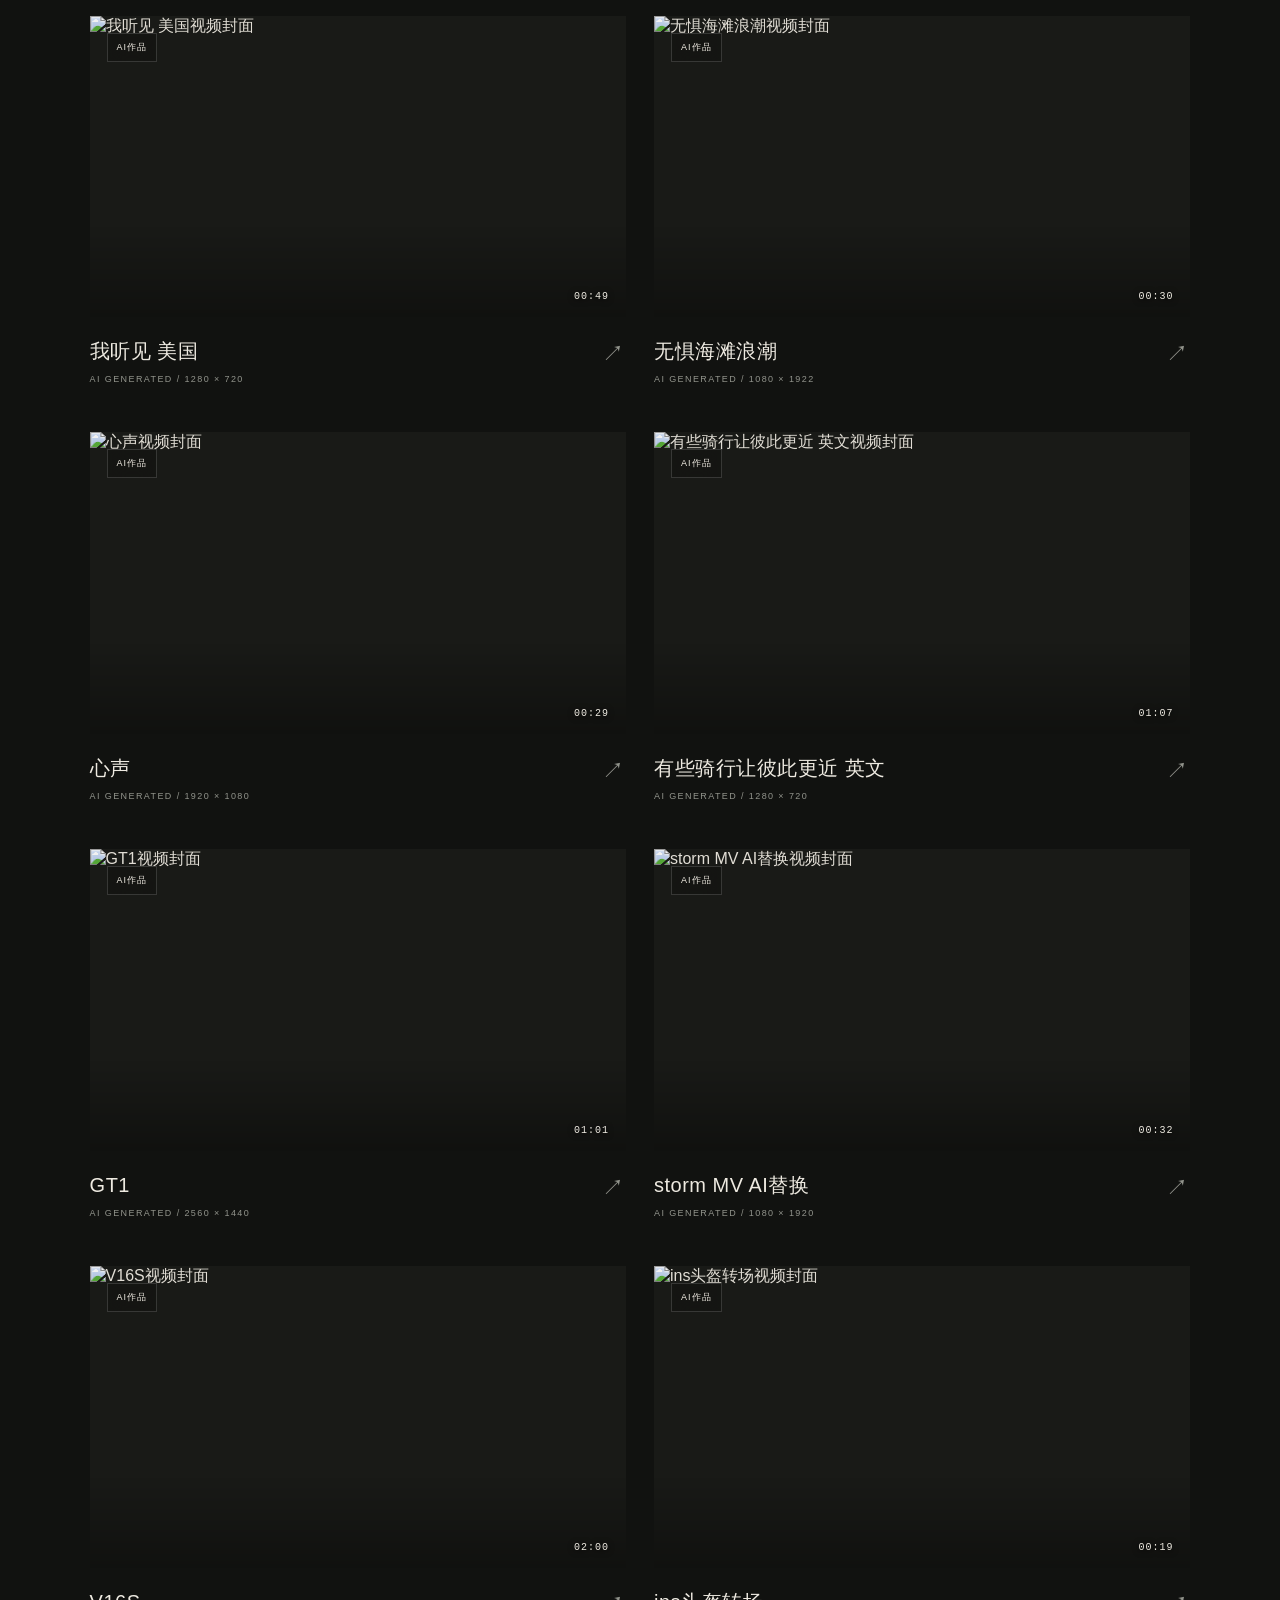
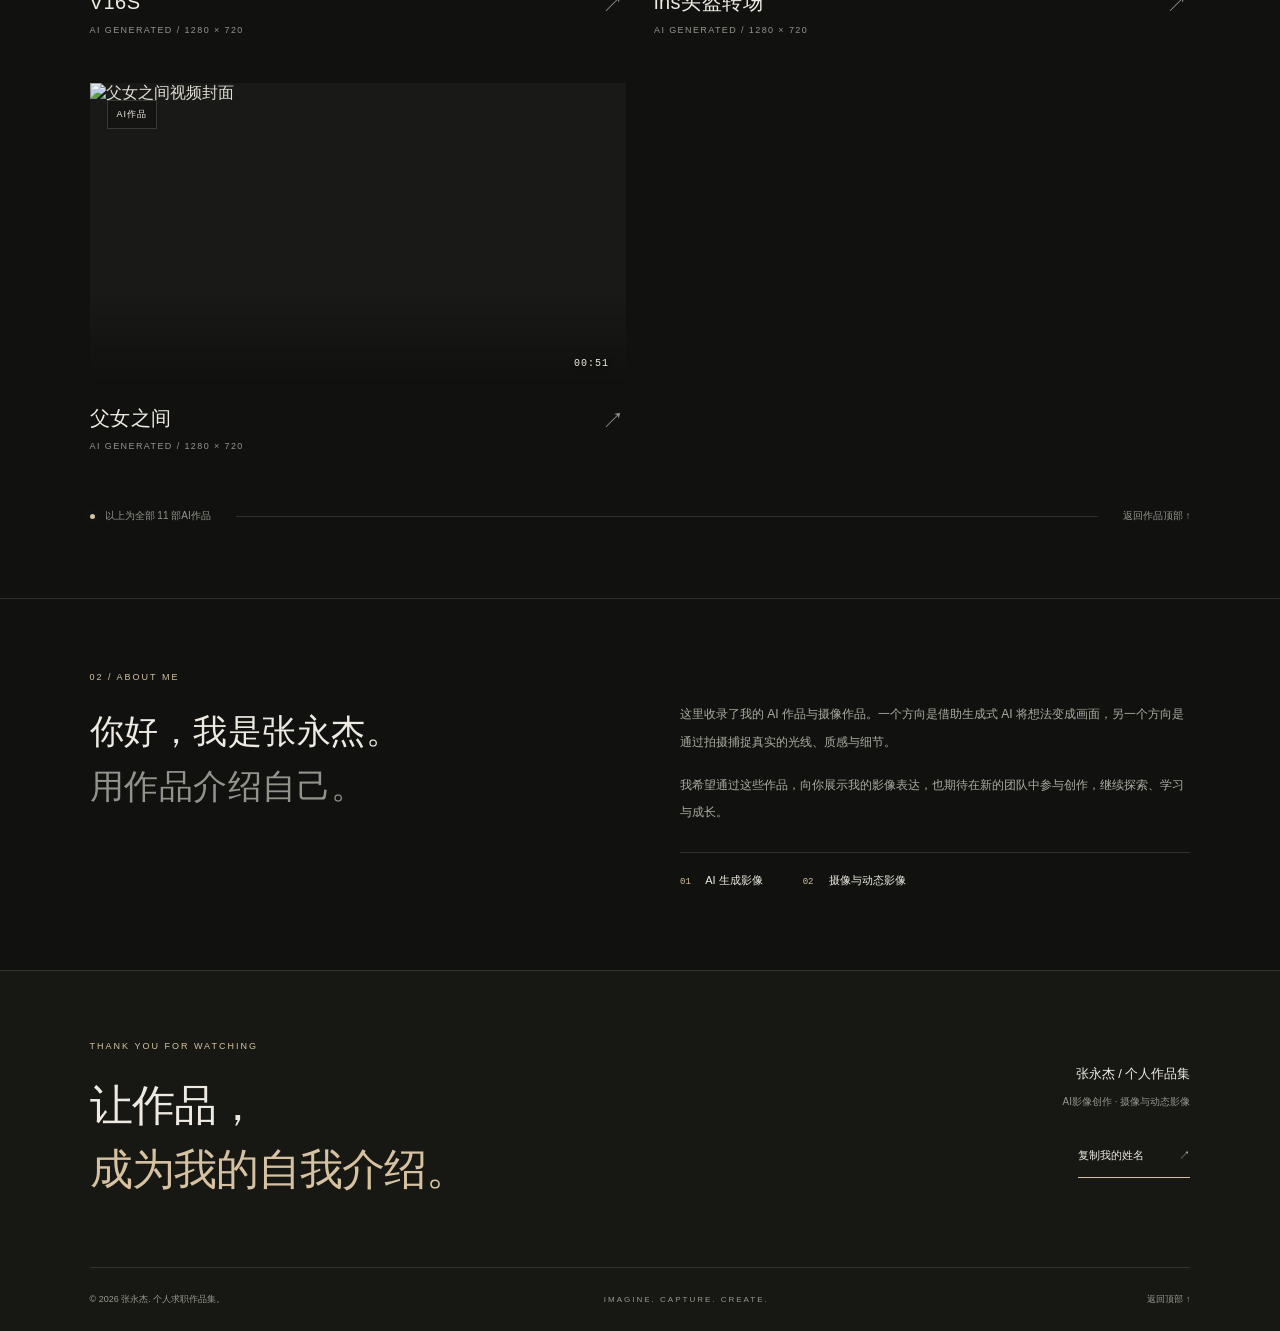
==== commit a305c830: "Publish original-quality portfolio videos" ====
--- a/index.html
+++ b/index.html
@@ -7,9 +7,9 @@
   <link rel="icon" href="data:image/svg+xml,%3Csvg xmlns='http://www.w3.org/2000/svg' viewBox='0 0 64 64'%3E%3Crect width='64' height='64' rx='12' fill='%23111210'/%3E%3Ctext x='12' y='48' fill='%23d6c2a0' font-family='Georgia' font-style='italic' font-size='48'%3EZ%3C/text%3E%3C/svg%3E">
   <meta name="description" content="张永杰个人求职作品集，收录 AI 生成影像与摄像作品。通过真实作品，了解我的视觉创作与影像表达。">
   <title>张永杰 — 个人作品集 | AI作品与摄像作品</title>
-  <link rel="stylesheet" href="style.css">
-  <script src="works.js" defer></script>
-  <script src="app.js" defer></script>
+  <link rel="stylesheet" href="style.css?v=originals-20261024">
+  <script src="works.js?v=originals-20261024" defer></script>
+  <script src="app.js?v=originals-20261024" defer></script>
 </head>
 <body>
   <header class="site-header">
@@ -52,7 +52,7 @@
     <footer class="section-shell" id="contact"><div class="contact-top"><div><p class="eyebrow section-index">THANK YOU FOR WATCHING</p><h2>让作品，<br><span>成为我的自我介绍。</span></h2></div><div class="contact-details"><p>张永杰 / 个人作品集</p><span>AI影像创作 · 摄像与动态影像</span><button id="copy-name">复制我的姓名 <span>↗</span></button><span id="copy-status" role="status"></span></div></div><div class="footer-bottom"><span>© 2026 张永杰. 个人求职作品集。</span><span class="footer-wordmark">IMAGINE. CAPTURE. CREATE.</span><a href="#top">返回顶部 ↑</a></div></footer>
   </main>
 
-  <dialog id="player-modal" aria-labelledby="player-title"><div class="player-header"><span id="player-category">AI作品</span><span class="player-counter" id="player-counter"></span><button id="close-player" aria-label="关闭播放器">关闭 <span>×</span></button></div><div class="video-stage"><video id="player" controls playsinline preload="none"></video><p id="player-error" hidden>视频暂时无法播放。<a id="video-direct" href="#">直接打开视频 ↗</a></p></div><div class="player-footer"><div><p class="eyebrow" id="player-code"></p><h2 id="player-title"></h2><p id="player-meta"></p></div><div class="player-actions"><button id="prev-work" aria-label="上一个作品">←</button><button id="next-work" aria-label="下一个作品">→</button></div></div></dialog>
+  <dialog id="player-modal" aria-labelledby="player-title"><div class="player-header"><span id="player-category">AI作品</span><span class="player-counter" id="player-counter"></span><button id="close-player" aria-label="关闭播放器">关闭 <span>×</span></button></div><div class="video-stage"><video id="player" controls playsinline preload="none"></video><p id="player-error" role="alert" hidden><span id="player-error-text">当前设备暂时无法播放此视频。</span> <a id="video-direct" href="#">直接打开视频 ↗</a> <button id="compatible-play" hidden>兼容播放（720p）</button></p></div><div class="player-footer"><div><p class="eyebrow" id="player-code"></p><h2 id="player-title"></h2><a id="original-download" class="original-download" href="#" download hidden>下载原片 ↗</a><p id="player-meta"></p></div><div class="player-actions"><button id="prev-work" aria-label="上一个作品">←</button><button id="next-work" aria-label="下一个作品">→</button></div></div></dialog>
   <noscript><p class="noscript">请启用浏览器 JavaScript 以浏览作品集。</p></noscript>
 </body>
 </html>
--- a/style.css
+++ b/style.css
@@ -8,3 +8,4 @@
 @media(min-width:651px) and (max-width:1000px){.portrait-grid{grid-template-columns:repeat(2,minmax(0,1fr))}}
 @media(max-width:650px){.portrait-grid{grid-template-columns:repeat(2,minmax(0,1fr));gap:27px 14px}.portrait-card .card-info h3{font-size:14px}.portrait-card .card-subtitle{font-size:6px;letter-spacing:.6px}.portrait-card .card-info{gap:5px}.portrait-card .card-arrow{font-size:16px}.portrait-card .card-category{top:9px;left:8px;font-size:7px;padding:5px 6px}.portrait-card .card-duration{right:9px;bottom:10px;font-size:8px}.portrait-card .card-play{width:34px;height:34px;font-size:8px}.portrait-player .video-stage video{height:62svh}}
 @media(prefers-reduced-motion:reduce){html{scroll-behavior:auto}*,*:before,*:after{animation:none!important;transition:none!important}}
+.original-download{display:block;width:fit-content;margin:9px 0;color:var(--accent);font-size:11px;border-bottom:1px solid #d6c2a066;padding-bottom:3px}.original-download[hidden]{display:none}#compatible-play{padding:8px 10px;margin:8px;background:var(--accent);color:var(--bg);font-size:11px}
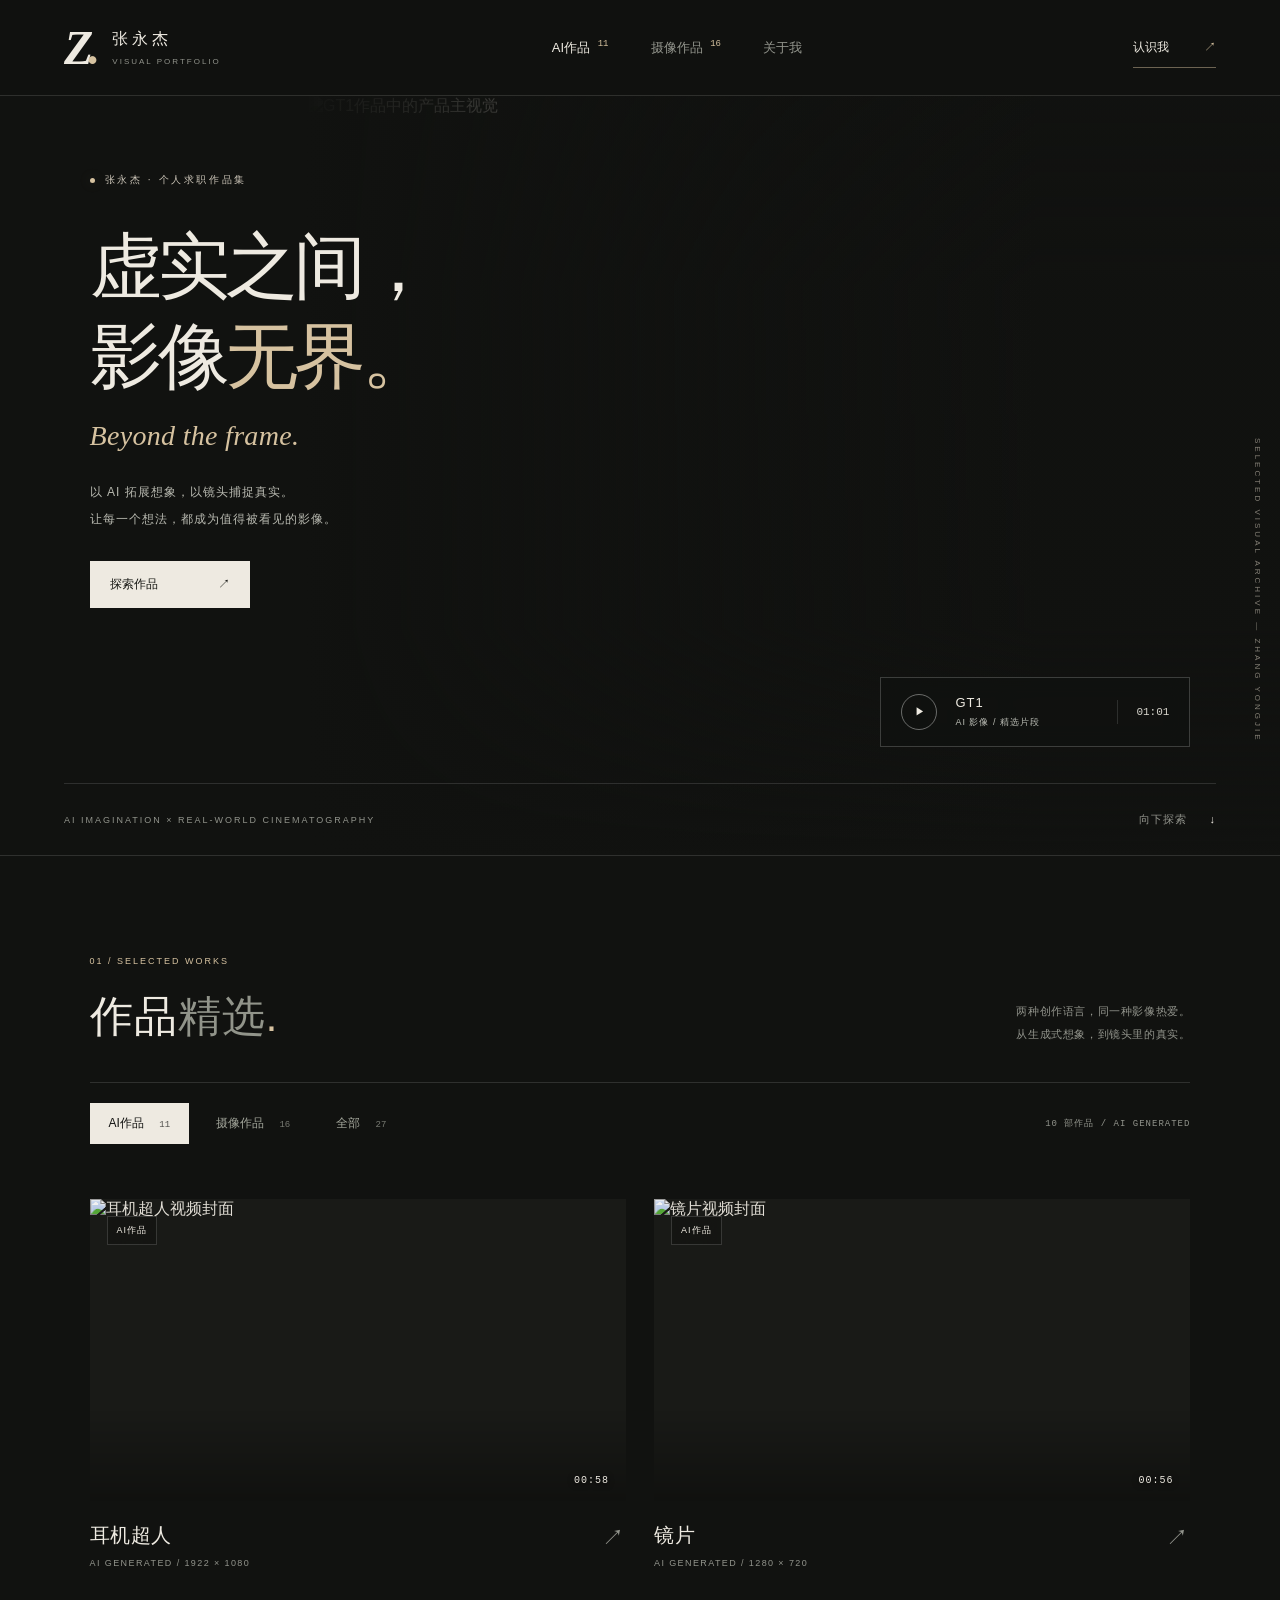
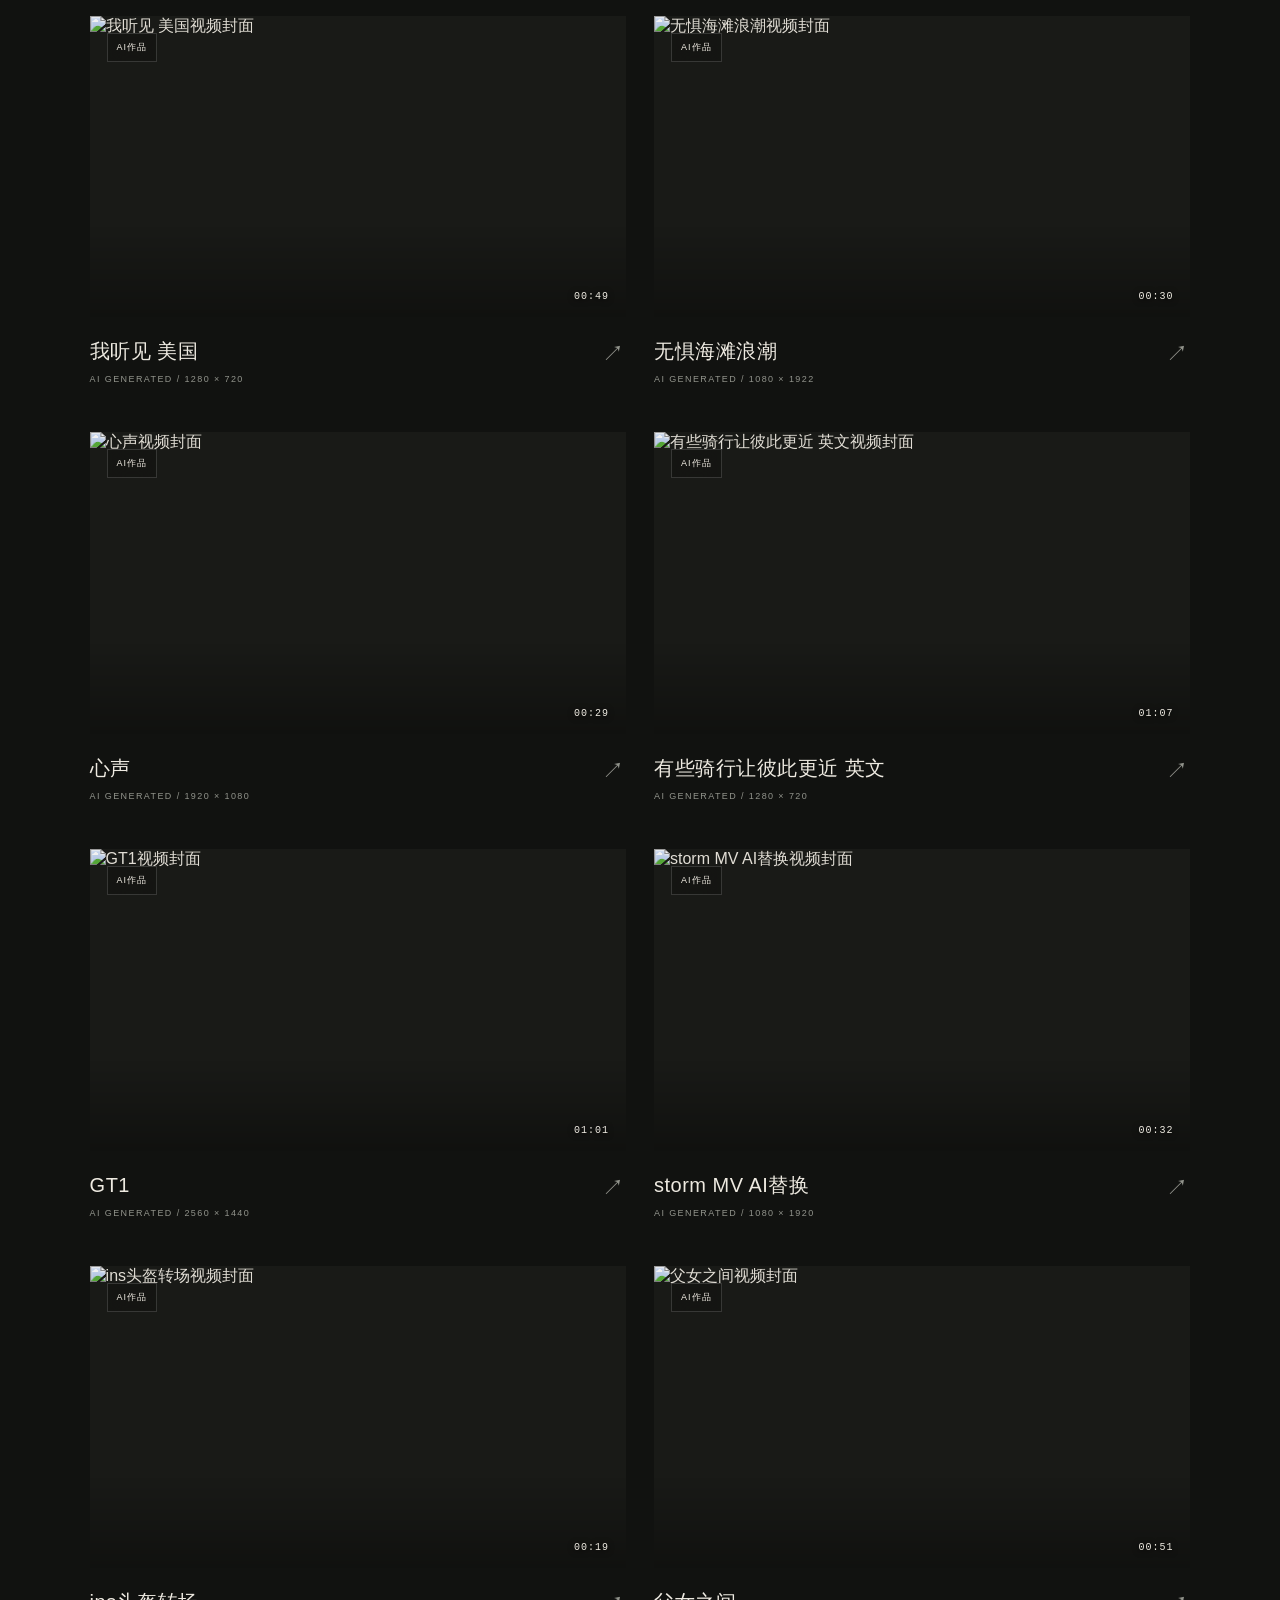
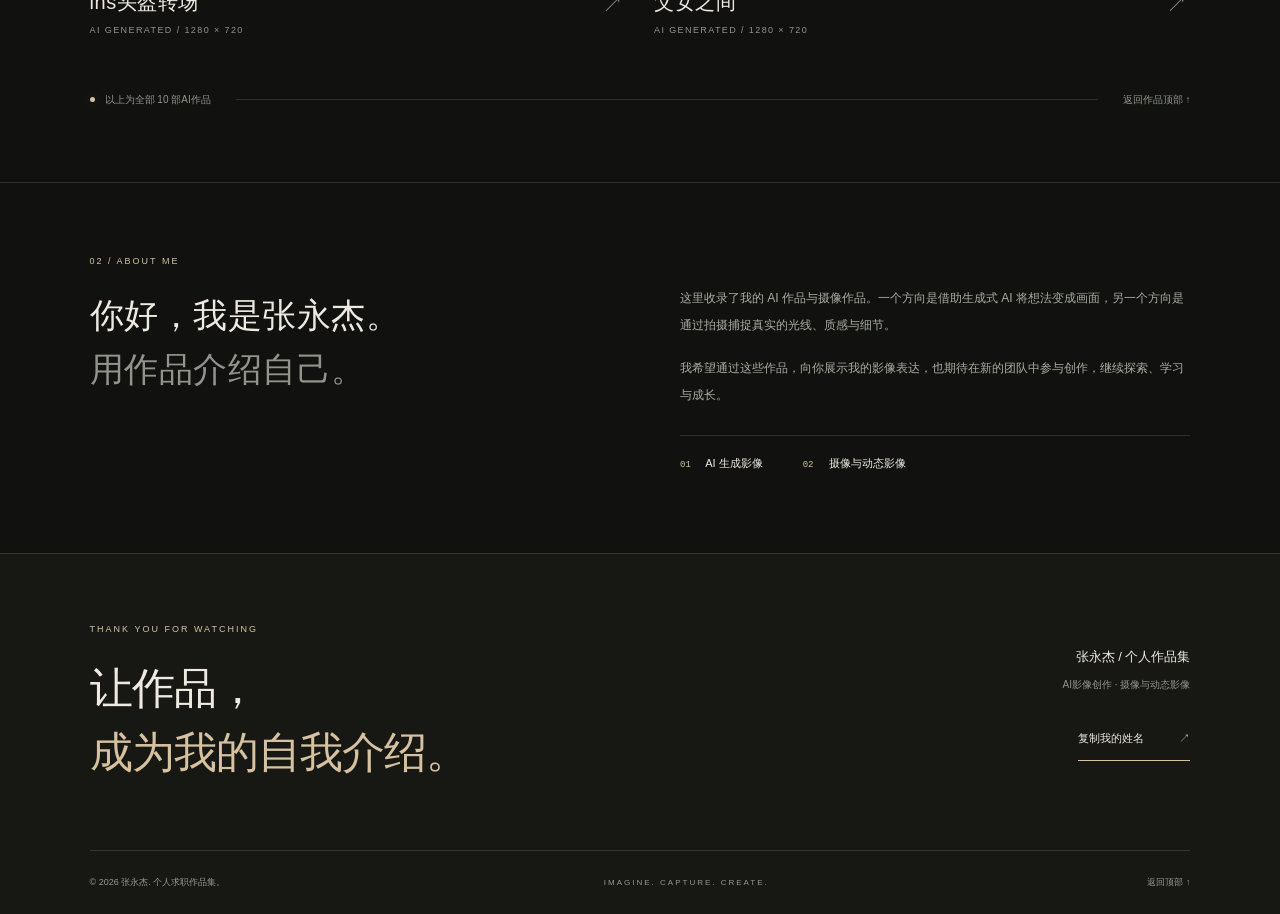
==== commit dcea362f: "Temporarily hide V16S from portfolio" ====
--- a/index.html
+++ b/index.html
@@ -8,7 +8,7 @@
   <meta name="description" content="张永杰个人求职作品集，收录 AI 生成影像与摄像作品。通过真实作品，了解我的视觉创作与影像表达。">
   <title>张永杰 — 个人作品集 | AI作品与摄像作品</title>
   <link rel="stylesheet" href="style.css?v=originals-20261024">
-  <script src="works.js?v=originals-20261024" defer></script>
+  <script src="works.js?v=hide-v16s-20261024" defer></script>
   <script src="app.js?v=originals-20261024" defer></script>
 </head>
 <body>
@@ -24,7 +24,7 @@
 
   <main>
     <section class="hero" id="top" aria-labelledby="hero-title">
-      <div class="hero-image"><img src="assets/covers/ai-09.jpg" alt="V16S作品中的产品主视觉" fetchpriority="high"><div class="image-shade"></div></div>
+      <div class="hero-image"><img src="assets/covers/ai-07.jpg" alt="GT1作品中的产品主视觉" fetchpriority="high"><div class="image-shade"></div></div>
       <div class="hero-content">
         <p class="eyebrow"><span class="status-dot"></span> 张永杰 · 个人求职作品集</p>
         <h1 id="hero-title">虚实之间，<br>影像<span class="hero-accent">无界。</span></h1>
@@ -32,7 +32,7 @@
         <p class="hero-description">以 AI 拓展想象，以镜头捕捉真实。<br>让每一个想法，都成为值得被看见的影像。</p>
         <a href="#works" class="hero-cta">探索作品 <span>↗</span></a>
       </div>
-      <button class="hero-film" data-work="ai-09" aria-label="播放V16S"><span class="small-play">▶</span><span>V16S <small>AI 影像 / 精选片段</small></span><span class="film-line"></span><span>02:00</span></button>
+      <button class="hero-film" data-work="ai-07" aria-label="播放GT1"><span class="small-play">▶</span><span>GT1 <small>AI 影像 / 精选片段</small></span><span class="film-line"></span><span>01:01</span></button>
       <div class="hero-bottom"><span>AI IMAGINATION × REAL-WORLD CINEMATOGRAPHY</span><a href="#works">向下探索 <span>↓</span></a></div>
       <span class="hero-side" aria-hidden="true">SELECTED VISUAL ARCHIVE — ZHANG YONGJIE</span>
     </section>
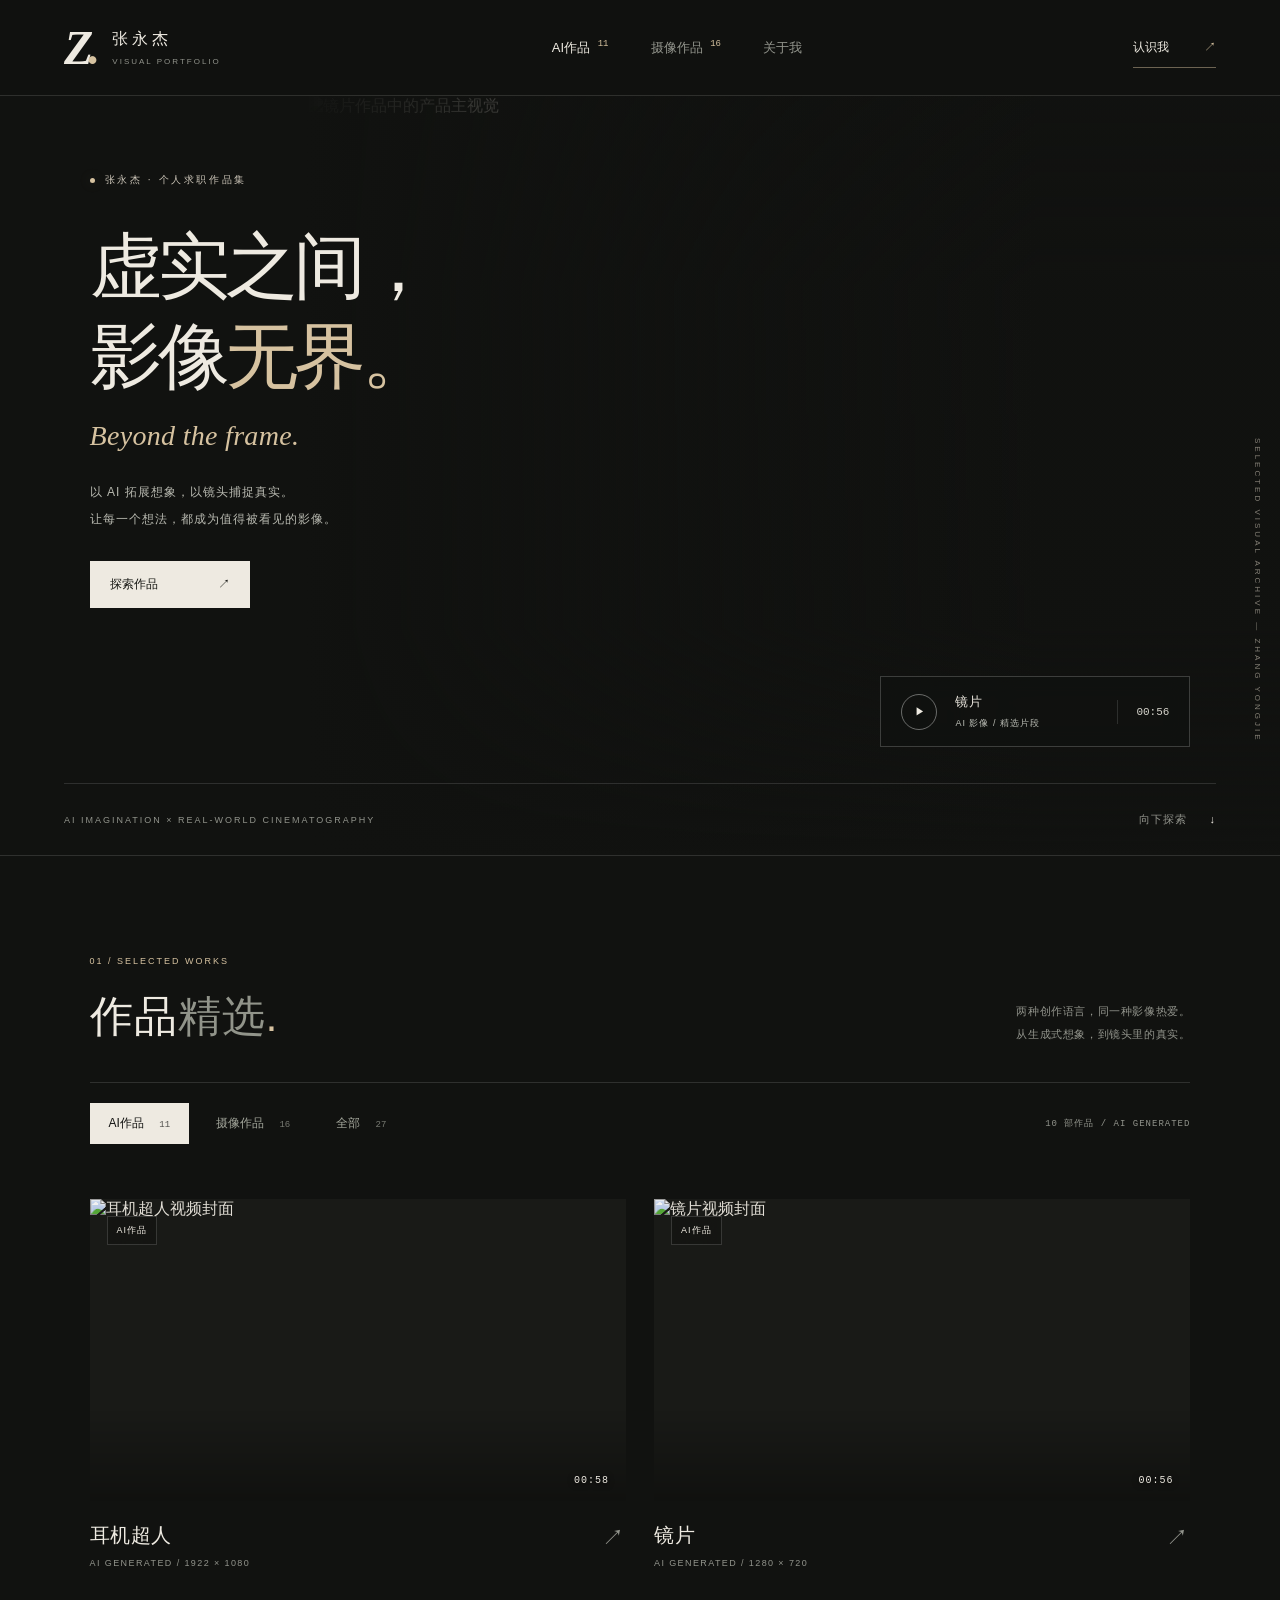
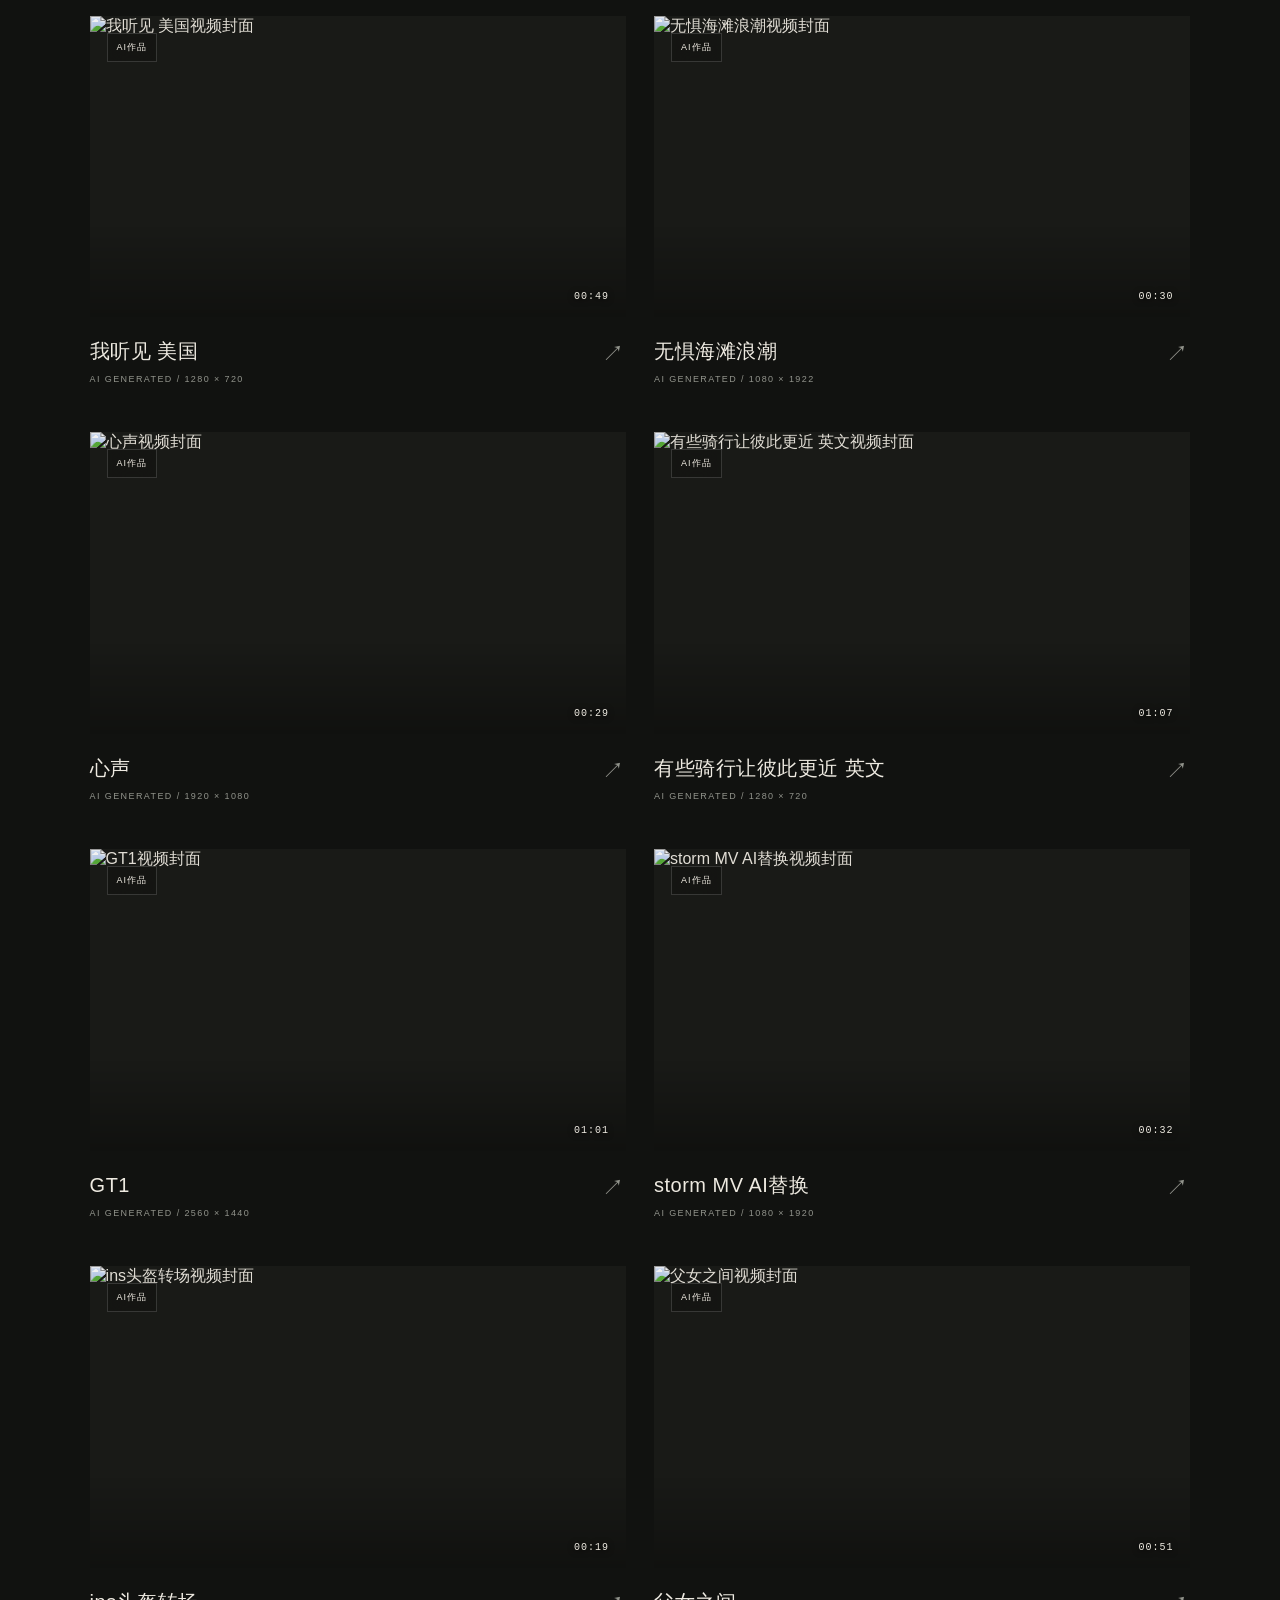
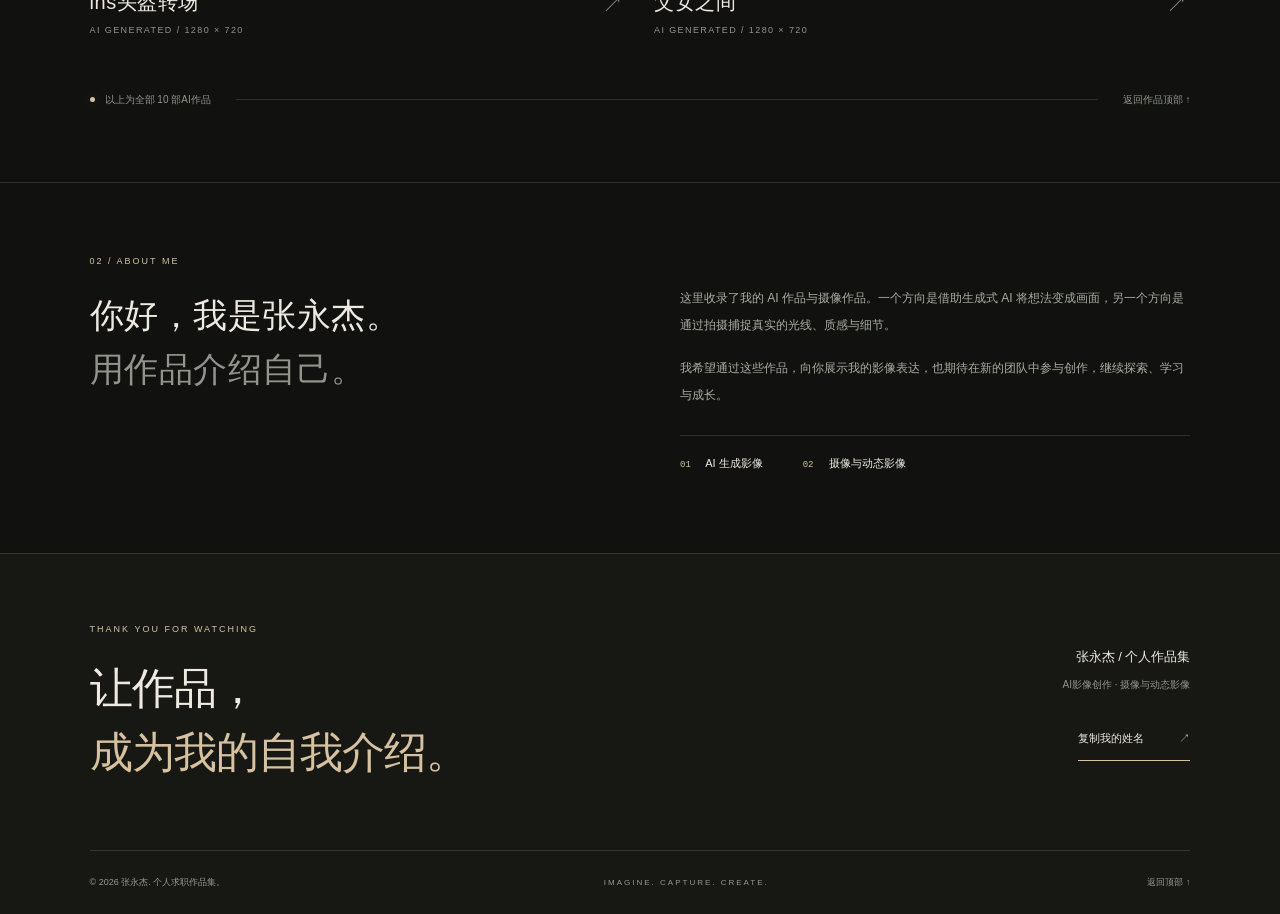
==== commit 4883eac7: "Feature 镜片 on portfolio homepage" ====
--- a/index.html
+++ b/index.html
@@ -24,7 +24,7 @@
 
   <main>
     <section class="hero" id="top" aria-labelledby="hero-title">
-      <div class="hero-image"><img src="assets/covers/ai-07.jpg" alt="GT1作品中的产品主视觉" fetchpriority="high"><div class="image-shade"></div></div>
+      <div class="hero-image"><img src="assets/covers/ai-02.jpg" alt="镜片作品中的产品主视觉" fetchpriority="high"><div class="image-shade"></div></div>
       <div class="hero-content">
         <p class="eyebrow"><span class="status-dot"></span> 张永杰 · 个人求职作品集</p>
         <h1 id="hero-title">虚实之间，<br>影像<span class="hero-accent">无界。</span></h1>
@@ -32,7 +32,7 @@
         <p class="hero-description">以 AI 拓展想象，以镜头捕捉真实。<br>让每一个想法，都成为值得被看见的影像。</p>
         <a href="#works" class="hero-cta">探索作品 <span>↗</span></a>
       </div>
-      <button class="hero-film" data-work="ai-07" aria-label="播放GT1"><span class="small-play">▶</span><span>GT1 <small>AI 影像 / 精选片段</small></span><span class="film-line"></span><span>01:01</span></button>
+      <button class="hero-film" data-work="ai-02" aria-label="播放镜片"><span class="small-play">▶</span><span>镜片 <small>AI 影像 / 精选片段</small></span><span class="film-line"></span><span>00:56</span></button>
       <div class="hero-bottom"><span>AI IMAGINATION × REAL-WORLD CINEMATOGRAPHY</span><a href="#works">向下探索 <span>↓</span></a></div>
       <span class="hero-side" aria-hidden="true">SELECTED VISUAL ARCHIVE — ZHANG YONGJIE</span>
     </section>
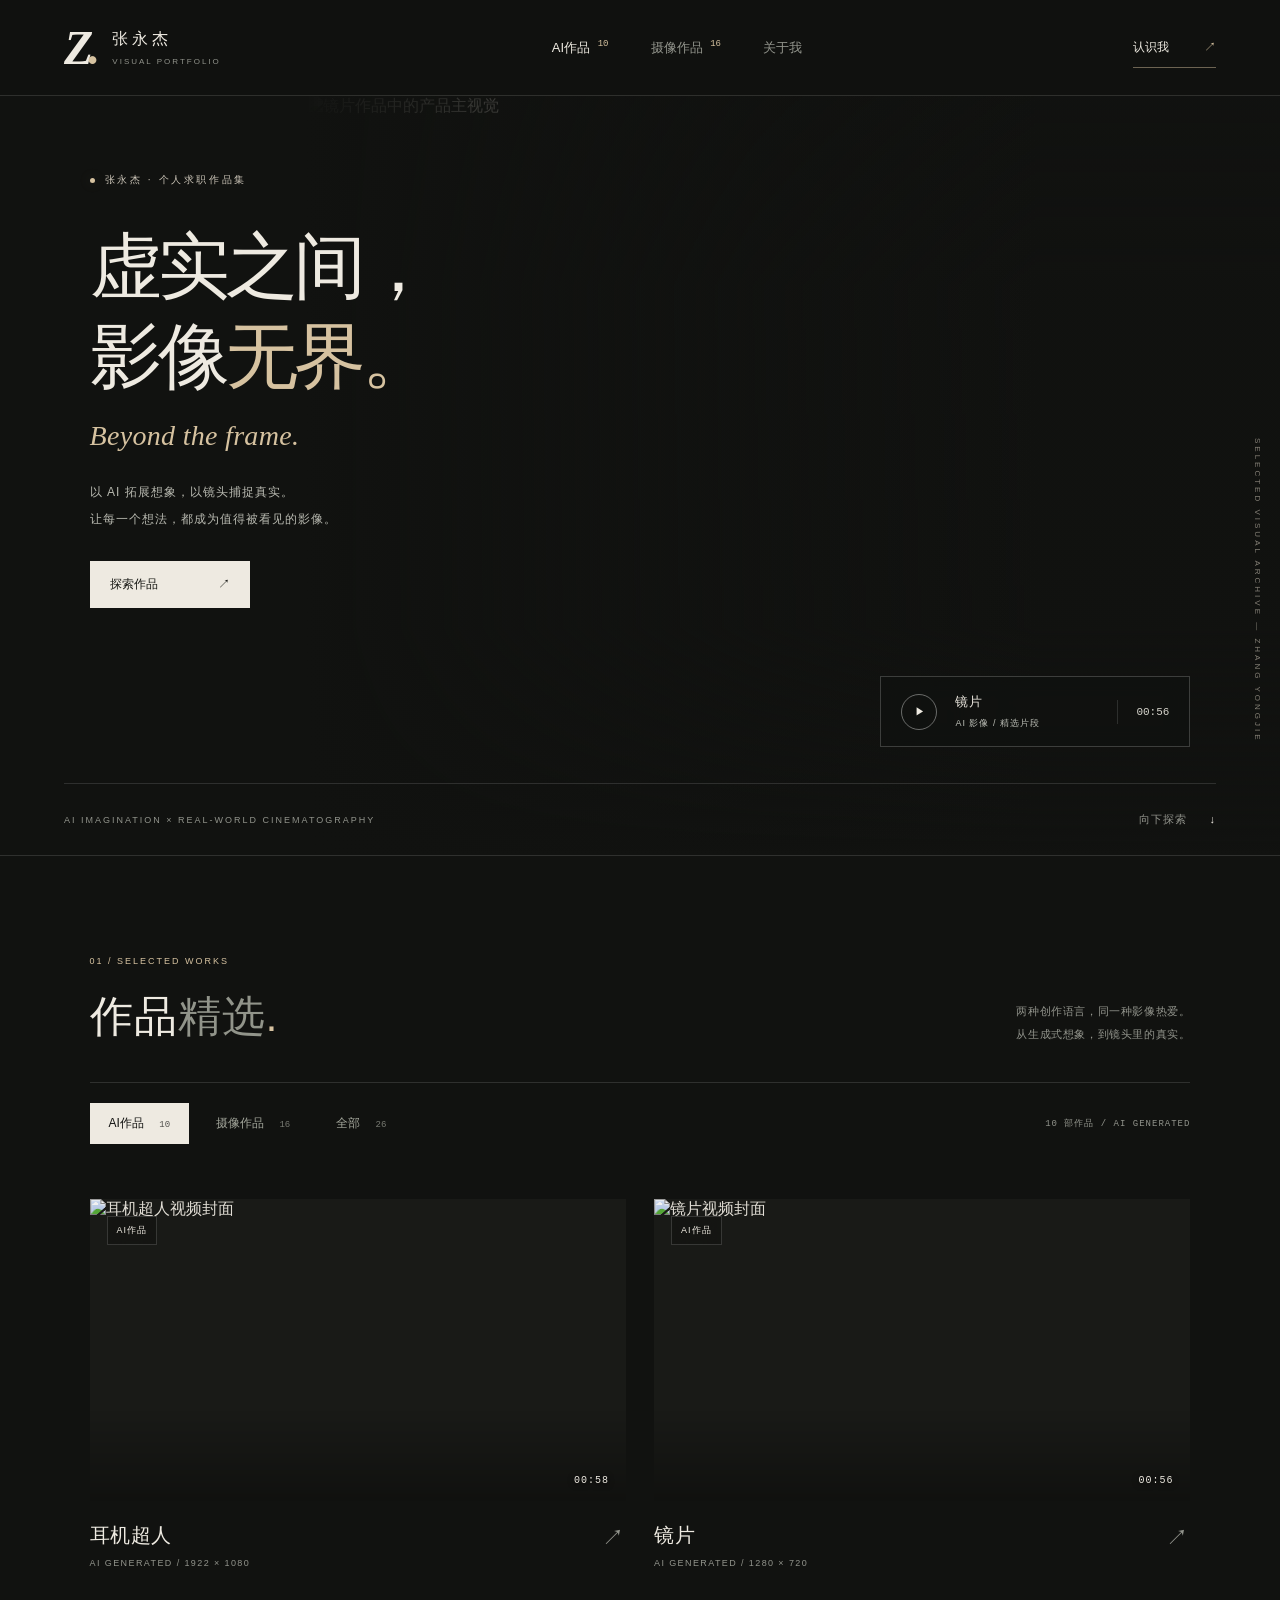
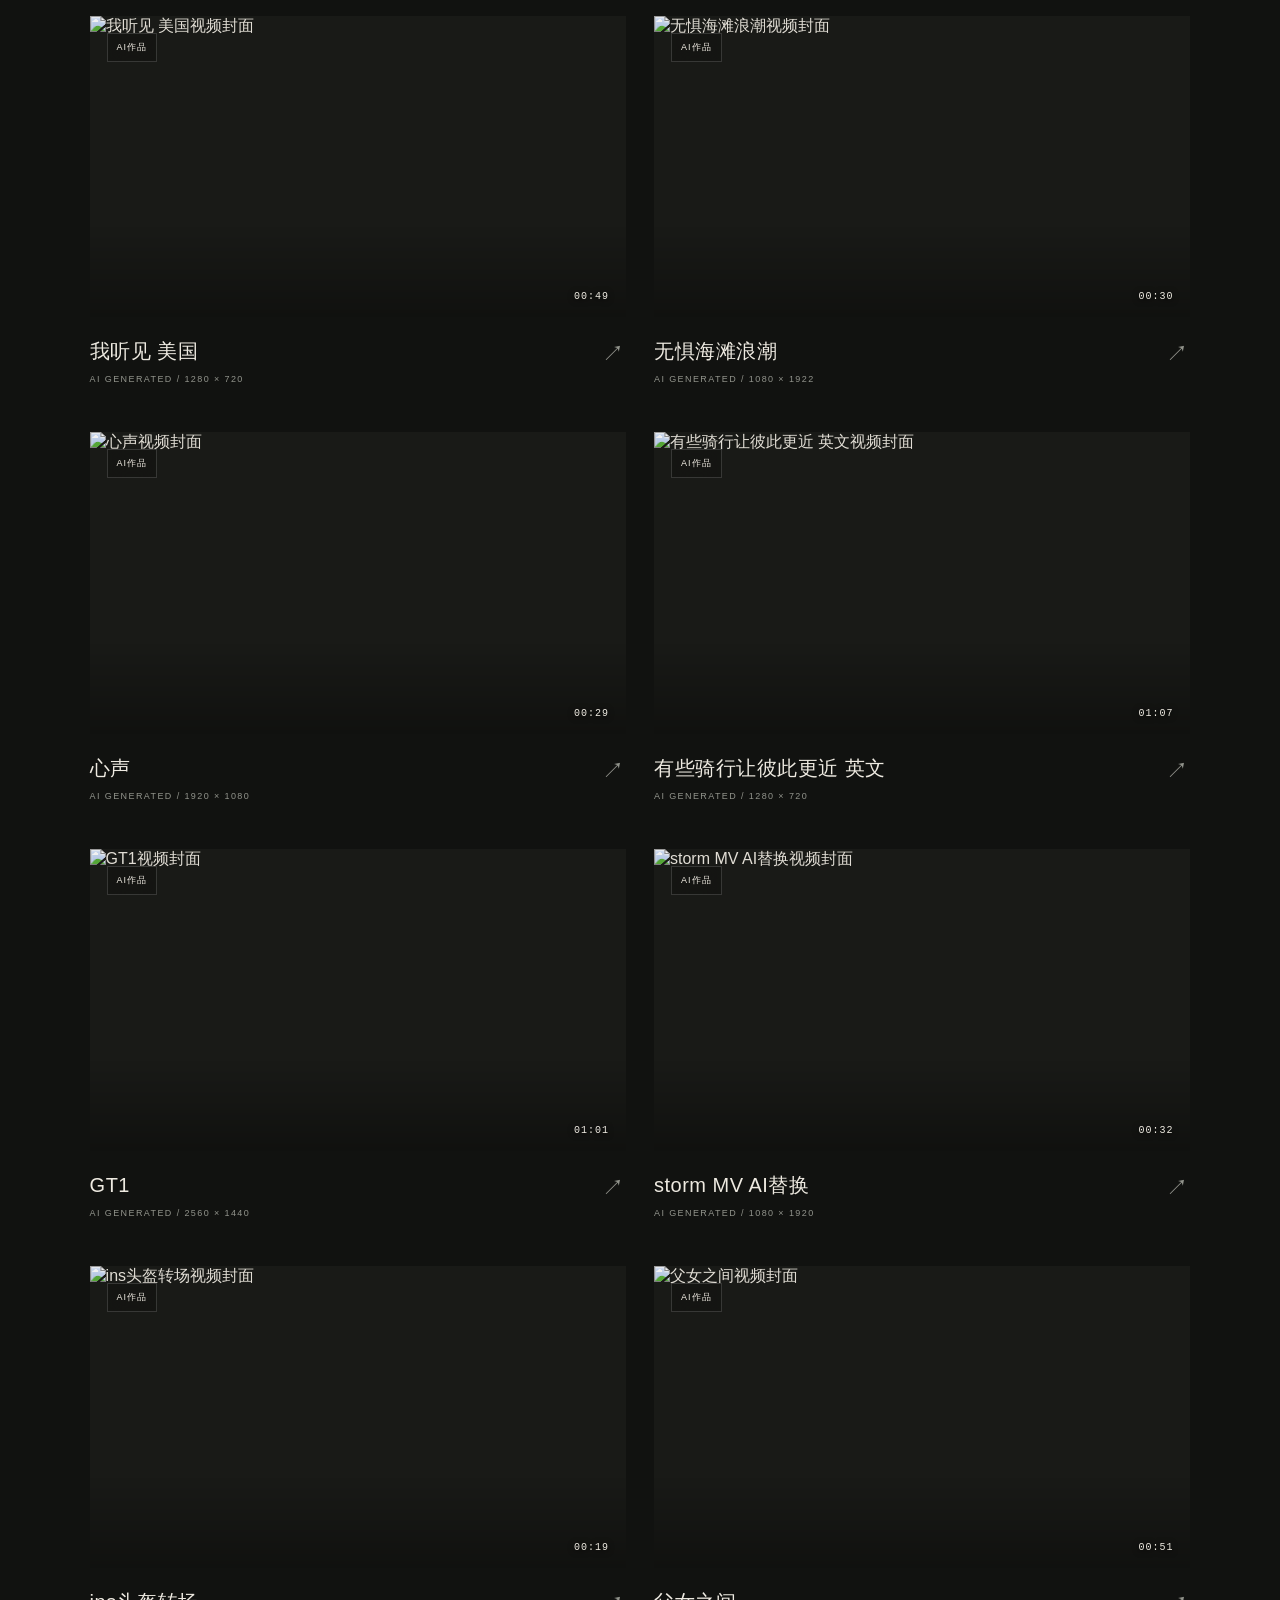
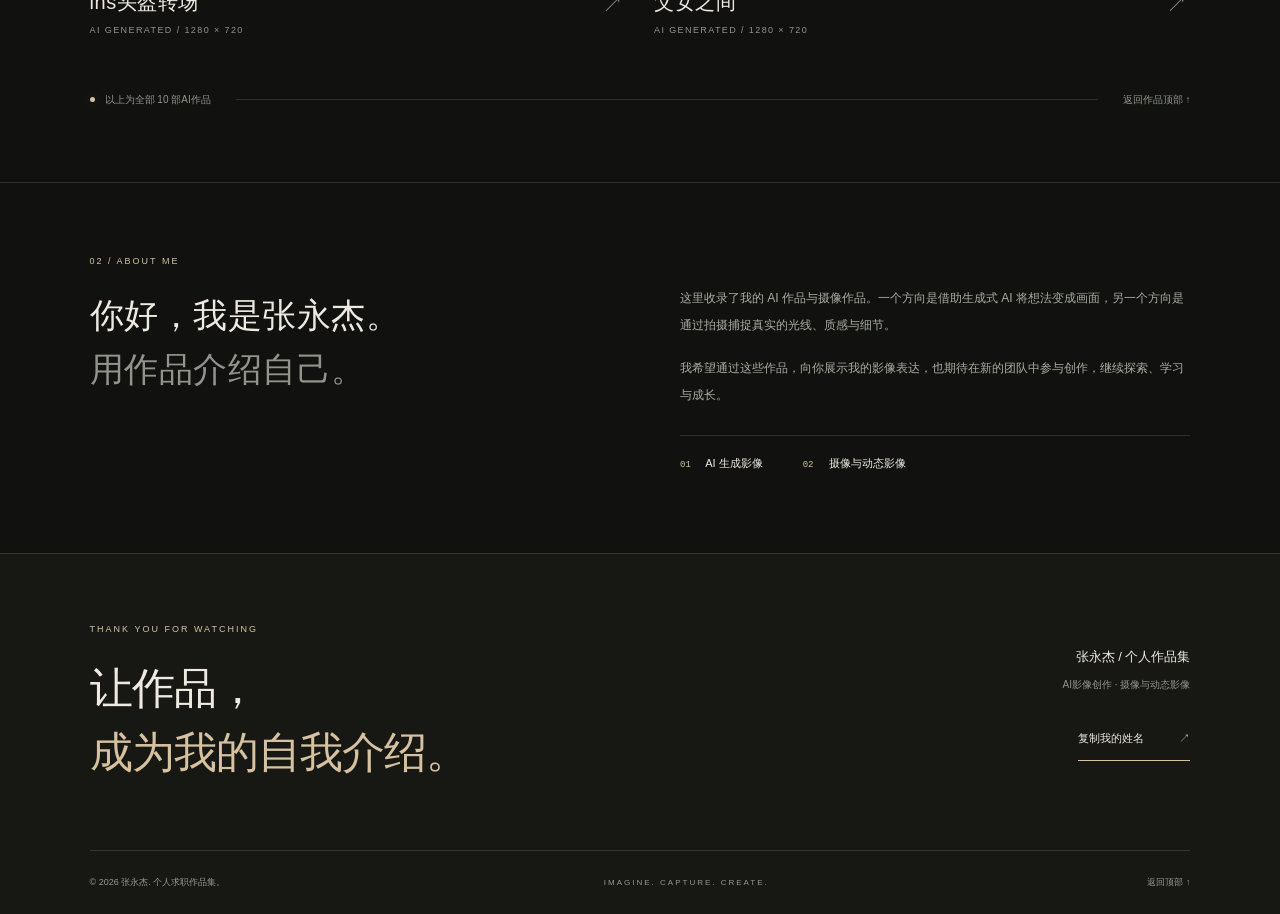
==== commit c8a3aa3a: "Update portfolio counts after hiding V16S" ====
--- a/index.html
+++ b/index.html
@@ -15,7 +15,7 @@
   <header class="site-header">
     <a class="brand" href="#top" aria-label="张永杰作品集首页"><span class="brand-mark">Z<span>.</span></span><span class="brand-name">张永杰<small>VISUAL PORTFOLIO</small></span></a>
     <nav class="top-nav" aria-label="主导航">
-      <a href="#works" data-category="ai" class="is-active">AI作品 <sup>11</sup></a>
+      <a href="#works" data-category="ai" class="is-active">AI作品 <sup>10</sup></a>
       <a href="#works" data-category="shoot">摄像作品 <sup>16</sup></a>
       <a href="#about">关于我</a>
     </nav>
@@ -39,9 +39,9 @@
 
     <section class="works-section section-shell" id="works" aria-labelledby="works-title">
       <div class="section-heading"><div><p class="eyebrow section-index">01 / SELECTED WORKS</p><h2 id="works-title">作品<span>精选</span><span class="heading-dot">.</span></h2></div><p class="section-intro">两种创作语言，同一种影像热爱。<br>从生成式想象，到镜头里的真实。</p></div>
-      <div class="works-toolbar"><div class="filters" role="group" aria-label="作品分类"><button data-filter="ai" class="active" aria-pressed="true">AI作品 <span>11</span></button><button data-filter="shoot" aria-pressed="false">摄像作品 <span>16</span></button><button data-filter="all" aria-pressed="false">全部 <span>27</span></button></div><p class="archive-count" id="archive-count" aria-live="polite">11 部作品 / AI GENERATED</p></div>
+      <div class="works-toolbar"><div class="filters" role="group" aria-label="作品分类"><button data-filter="ai" class="active" aria-pressed="true">AI作品 <span>10</span></button><button data-filter="shoot" aria-pressed="false">摄像作品 <span>16</span></button><button data-filter="all" aria-pressed="false">全部 <span>26</span></button></div><p class="archive-count" id="archive-count" aria-live="polite">10 部作品 / AI GENERATED</p></div>
       <div class="works-grid" id="works-grid"></div>
-      <div class="archive-end"><span class="status-dot"></span><span id="archive-end-label">以上为全部 11 部 AI作品</span><span class="end-line"></span><a href="#works" class="back-top">返回作品顶部 ↑</a></div>
+      <div class="archive-end"><span class="status-dot"></span><span id="archive-end-label">以上为全部 10 部 AI作品</span><span class="end-line"></span><a href="#works" class="back-top">返回作品顶部 ↑</a></div>
     </section>
 
     <section class="about section-shell" id="about" aria-labelledby="about-title">
